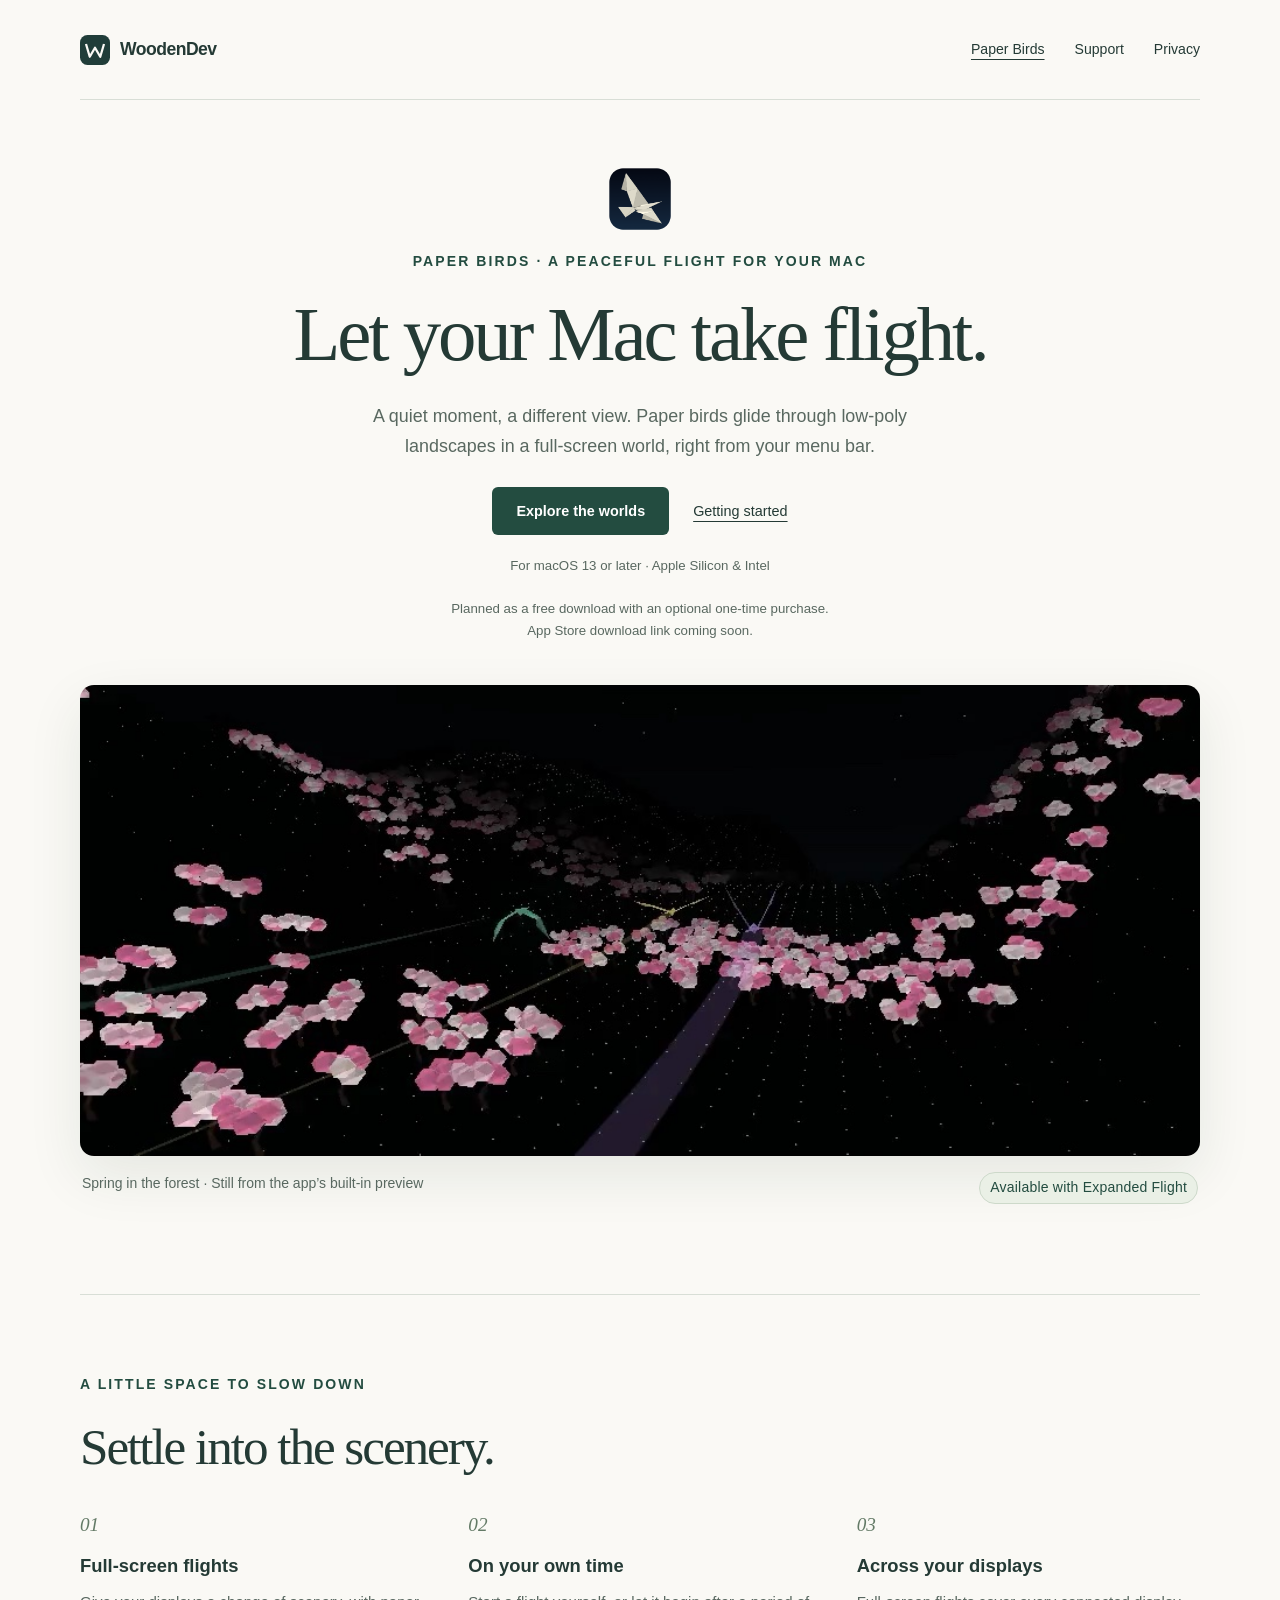
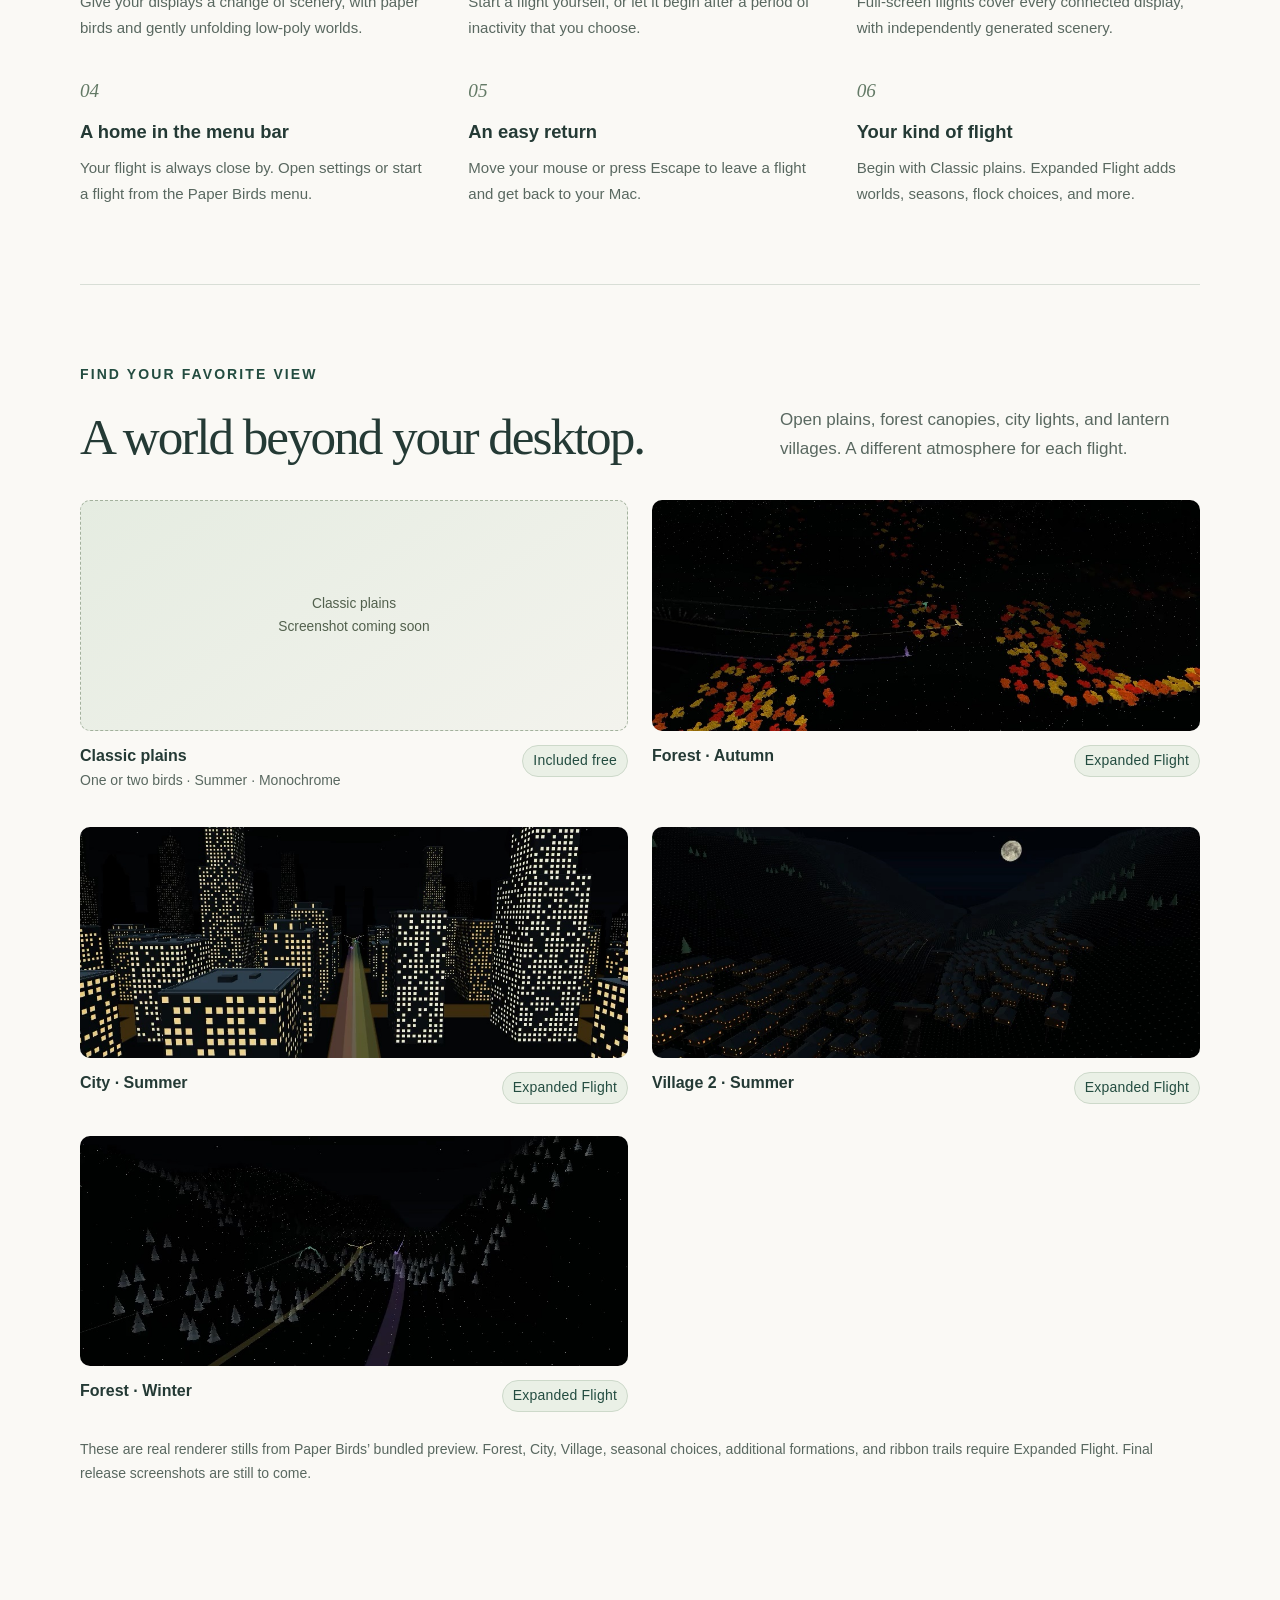
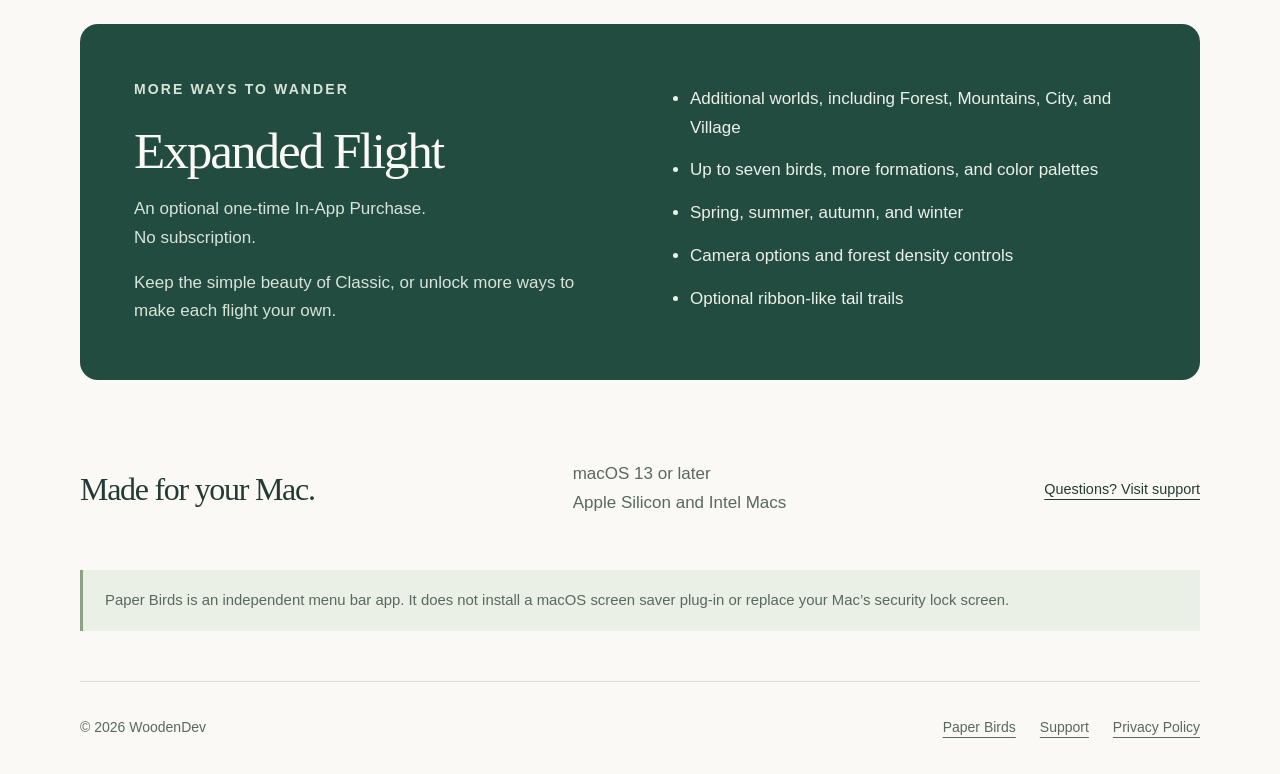
==== paperbirds/index.html @ 09bf58b8 "initial commit" ====
<!doctype html>
<html lang="en"><head><meta charset="utf-8"><meta name="viewport" content="width=device-width, initial-scale=1">
<title>Paper Birds — A Peaceful Flight for Your Mac</title><meta name="description" content="A peaceful macOS menu bar app. Watch paper birds fly through low-poly landscapes, with optional automatic flights and Expanded Flight.">
<meta property="og:title" content="Paper Birds — A Peaceful Flight for Your Mac"><meta property="og:description" content="A peaceful macOS menu bar app. Watch paper birds fly through low-poly landscapes, with optional automatic flights and Expanded Flight."><meta property="og:type" content="website"><meta name="theme-color" content="#234c40">
<!-- TODO: Add canonical, og:url and absolute og:image after GitHub confirms the published Pages URL. -->
<link rel="icon" href="../paperbirds/images/app-icon.png"><link rel="stylesheet" href="../css/style.css"></head>
<body><a class="skip" href="#main">Skip to content</a><header class="site-header wrap"><a class="brand" href="../"><img src="../images/favicon.svg" width="30" height="30" alt="">WoodenDev</a><nav class="site-nav" aria-label="Main navigation"><a href="../paperbirds/" aria-current="page">Paper Birds</a><a href="../paperbirds/support/">Support</a><a href="../paperbirds/privacy/">Privacy</a></nav></header>
<main id="main" class="wrap">
<section class="hero"><img class="app-icon" src="images/app-icon.png" width="256" height="256" alt=""><span class="eyebrow">Paper Birds · A peaceful flight for your Mac</span><h1>Let your Mac take flight.</h1><p>A quiet moment, a different view. Paper birds glide through low-poly landscapes in a full-screen world, right from your menu bar.</p><div class="hero-actions"><a class="button" href="#worlds">Explore the worlds</a><a href="support/">Getting started</a></div><p class="availability">For macOS 13 or later · Apple Silicon &amp; Intel</p><!-- TODO: Add verified App Store download link after release. --><p class="availability">Planned as a free download with an optional one-time purchase.<br>App Store download link coming soon.</p></section>
<figure class="showcase"><img src="images/hero.jpg" width="960" height="404" alt="Paper birds with colorful trails over a lake surrounded by low-poly spring trees" fetchpriority="high"><figcaption><span>Spring in the forest · Still from the app’s built-in preview</span><span class="badge">Available with Expanded Flight</span></figcaption></figure>
<section class="section"><span class="eyebrow">A little space to slow down</span><h2>Settle into the scenery.</h2><div class="features"><article><span class="feature-number">01</span><h3>Full-screen flights</h3><p>Give your displays a change of scenery, with paper birds and gently unfolding low-poly worlds.</p></article><article><span class="feature-number">02</span><h3>On your own time</h3><p>Start a flight yourself, or let it begin after a period of inactivity that you choose.</p></article><article><span class="feature-number">03</span><h3>Across your displays</h3><p>Full-screen flights cover every connected display, with independently generated scenery.</p></article><article><span class="feature-number">04</span><h3>A home in the menu bar</h3><p>Your flight is always close by. Open settings or start a flight from the Paper Birds menu.</p></article><article><span class="feature-number">05</span><h3>An easy return</h3><p>Move your mouse or press Escape to leave a flight and get back to your Mac.</p></article><article><span class="feature-number">06</span><h3>Your kind of flight</h3><p>Begin with Classic plains. Expanded Flight adds worlds, seasons, flock choices, and more.</p></article></div></section>
<section class="section" id="worlds"><div class="section-head"><div><span class="eyebrow">Find your favorite view</span><h2>A world beyond your desktop.</h2></div><p>Open plains, forest canopies, city lights, and lantern villages. A different atmosphere for each flight.</p></div><div class="gallery"><figure><div class="placeholder" role="img" aria-label="Classic plains screenshot not yet available">Classic plains<br>Screenshot coming soon</div><figcaption><div><h3>Classic plains</h3><small>One or two birds · Summer · Monochrome</small></div><span class="badge">Included free</span></figcaption></figure><figure><img src="images/forest.jpg" width="960" height="404" loading="lazy" alt="Paper birds with ribbon trails flying through an autumn forest"><figcaption><h3>Forest · Autumn</h3><span class="badge">Expanded Flight</span></figcaption></figure><figure><img src="images/city.jpg" width="960" height="404" loading="lazy" alt="Paper birds flying between illuminated low-poly city buildings"><figcaption><h3>City · Summer</h3><span class="badge">Expanded Flight</span></figcaption></figure><figure><img src="images/village.jpg" width="960" height="404" loading="lazy" alt="Paper birds above a lantern-lit village at night"><figcaption><h3>Village 2 · Summer</h3><span class="badge">Expanded Flight</span></figcaption></figure><figure><img src="images/winter.jpg" width="960" height="404" loading="lazy" alt="Paper birds flying over snow-covered trees"><figcaption><h3>Forest · Winter</h3><span class="badge">Expanded Flight</span></figcaption></figure></div><p class="gallery-note">These are real renderer stills from Paper Birds’ bundled preview. Forest, City, Village, seasonal choices, additional formations, and ribbon trails require Expanded Flight. Final release screenshots are still to come.</p></section>
<section class="expanded" id="expanded"><div><span class="eyebrow">More ways to wander</span><h2>Expanded Flight</h2><p>An optional one-time In-App Purchase.<br>No subscription.</p><p>Keep the simple beauty of Classic, or unlock more ways to make each flight your own.</p></div><ul><li>Additional worlds, including Forest, Mountains, City, and Village</li><li>Up to seven birds, more formations, and color palettes</li><li>Spring, summer, autumn, and winter</li><li>Camera options and forest density controls</li><li>Optional ribbon-like tail trails</li></ul></section>
<section class="requirements"><h2>Made for your Mac.</h2><p>macOS 13 or later<br>Apple Silicon and Intel Macs</p><a class="text-link" href="support/">Questions? Visit support</a></section>
<p class="notice">Paper Birds is an independent menu bar app. It does not install a macOS screen saver plug-in or replace your Mac’s security lock screen.</p></main>
<footer class="site-footer wrap"><span>© 2026 WoodenDev</span><div class="footer-links"><a href="../paperbirds/">Paper Birds</a><a href="../paperbirds/support/">Support</a><a href="../paperbirds/privacy/">Privacy Policy</a></div></footer></body></html>
---- css/style.css ----
:root{--paper:#faf9f5;--ink:#243a35;--muted:#596860;--line:#d8ded6;--green:#234c40;--soft:#eaf0e6;--serif:Georgia,'Times New Roman',serif}
*{box-sizing:border-box}html{scroll-behavior:smooth;scroll-padding-top:2rem}body{margin:0;background:var(--paper);color:var(--ink);font:17px/1.7 -apple-system,BlinkMacSystemFont,'Segoe UI',sans-serif}a{color:inherit;text-underline-offset:5px}a:hover{color:#427353}a:focus-visible{outline:3px solid #916526;outline-offset:6px}img{max-width:100%;height:auto;display:block}h1,h2,h3,p,figure{margin:0}h1,h2{font-family:var(--serif);font-weight:400;line-height:1.08;letter-spacing:-.04em}h1{font-size:clamp(3rem,6vw,5.6rem)}h2{font-size:clamp(2.2rem,4vw,3.4rem)}h3{font-size:1.15rem;line-height:1.35;font-weight:600}p{margin-top:1rem}p,.muted{color:var(--muted)}.wrap{width:min(1120px,calc(100% - 64px));margin-inline:auto}.skip{position:absolute;left:1rem;top:-100px;padding:8px 15px;background:white;z-index:10}.skip:focus{top:1rem}.site-header{display:flex;align-items:center;justify-content:space-between;gap:28px;min-height:100px;border-bottom:1px solid var(--line)}.brand{display:inline-flex;align-items:center;gap:10px;text-decoration:none;font-weight:650;font-size:1.1rem;letter-spacing:-.03em}.brand img{width:30px;height:30px}.site-nav{display:flex;align-items:center;gap:30px;font-size:.88rem}.site-nav a{text-decoration:none}.site-nav a[aria-current=page]{text-decoration:underline}.eyebrow{display:block;font-size:.76rem;font-weight:600;letter-spacing:.15em;text-transform:uppercase;color:var(--green);margin-bottom:22px}.intro{padding:100px 0 88px;max-width:790px}.intro p{max-width:560px;font-size:1.15rem}.section{padding:78px 0;border-top:1px solid var(--line)}.section-head{display:flex;justify-content:space-between;align-items:end;gap:30px;margin-bottom:36px}.section-head p{max-width:420px}.product-card{display:grid;grid-template-columns:1.1fr 1fr;border:1px solid var(--line);border-radius:18px;overflow:hidden;background:#fff}.product-info{padding:48px;display:flex;flex-direction:column;align-items:start;justify-content:center}.app-icon{width:64px;height:64px;margin-bottom:25px;border-radius:14px}.product-info h3{font-family:var(--serif);font-size:2.7rem;font-weight:400}.button{display:inline-flex;align-items:center;justify-content:center;padding:12px 24px;margin-top:25px;border-radius:6px;background:var(--green);color:white;text-decoration:none;font-size:.9rem;font-weight:550}.button:hover{background:#32604d;color:white}.product-art{background:#e5eadf;display:flex;flex-direction:column;justify-content:center;padding:22px}.product-art img{width:100%;border-radius:10px}.product-art figcaption{font-size:.76rem;text-align:center;margin-top:10px;color:#485d50}.site-footer{padding:34px 0;display:flex;align-items:center;justify-content:space-between;flex-wrap:wrap;gap:20px;border-top:1px solid var(--line);margin-top:50px;font-size:.82rem;color:var(--muted)}.footer-links{display:flex;gap:24px}.hero{text-align:center;padding:64px 0 42px}.hero .app-icon{margin:0 auto 16px;width:70px;height:70px}.hero .eyebrow{margin-bottom:20px}.hero p{max-width:595px;margin:24px auto 0;font-size:1.12rem}.hero .availability{font-size:.83rem;margin-top:20px}.hero-actions{display:flex;justify-content:center;align-items:center;gap:24px}.hero-actions>a:not(.button){margin-top:25px;font-size:.9rem}.showcase{margin-bottom:74px}.showcase img{width:100%;border-radius:14px;box-shadow:0 20px 55px #1b362017}.showcase figcaption{display:flex;justify-content:space-between;gap:20px;padding:16px 2px;font-size:.78rem;color:var(--muted)}.badge{display:inline-block;background:var(--soft);border:1px solid #cdd9ca;border-radius:20px;padding:3px 10px;font-size:.72rem;letter-spacing:.015em;color:var(--green)}.features{display:grid;grid-template-columns:repeat(3,1fr);gap:40px 45px;margin-top:40px}.feature-number{font:italic 1.2rem var(--serif);color:#637a66;display:block;margin-bottom:18px}.features p{font-size:.94rem;margin-top:10px}.gallery{display:grid;grid-template-columns:1fr 1fr;gap:32px 24px}.gallery img,.placeholder{width:100%;aspect-ratio:960/404;object-fit:cover;border-radius:10px}.gallery figcaption{margin-top:14px;display:flex;justify-content:space-between;align-items:start;gap:12px}.gallery h3{font-size:1rem}.gallery small{color:var(--muted);font-size:.78rem}.placeholder{background:linear-gradient(145deg,#e5ece1,#f3f3ed);border:1px dashed #a3b19d;display:flex;align-items:center;justify-content:center;text-align:center;color:#52604d;font-size:.86rem;padding:20px}.gallery-note{font-size:.83rem;margin-top:26px}.expanded{background:var(--green);color:var(--paper);border-radius:18px;padding:54px;display:grid;grid-template-columns:1fr 1fr;gap:60px;margin:60px 0}.expanded p,.expanded .eyebrow{color:#d8e4d9}.expanded ul{padding-left:20px;margin:0}.expanded li{padding:7px 0;color:#edf0e8}.requirements{display:flex;align-items:center;justify-content:space-between;gap:36px;padding:20px 0 36px}.requirements h2{font-size:2rem}.requirements p{margin:0}.document-heading{padding:64px 0 42px;max-width:840px}.document-heading h1{font-size:clamp(2.7rem,5vw,4.2rem)}.document-layout{display:grid;grid-template-columns:210px minmax(0,720px);gap:64px;align-items:start}.contents{position:sticky;top:24px;font-size:.86rem;display:flex;flex-direction:column;gap:13px;border-left:1px solid var(--line);padding-left:22px}.contents a{text-decoration:none}.prose section{padding:0 0 32px;margin-bottom:30px;border-bottom:1px solid var(--line);scroll-margin-top:35px}.prose h2{font:400 1.85rem/1.2 var(--serif);letter-spacing:-.02em}.prose h3{margin-top:22px}.prose ul,.prose ol{padding-left:24px;color:var(--muted)}.prose li{margin:8px 0}.notice{background:var(--soft);border-left:3px solid #8da283;padding:18px 22px;font-size:.93rem}.notice p:first-child{margin:0}kbd{font:inherit;background:#edf0e8;border:1px solid #cdd5c8;border-radius:4px;padding:0 6px}.text-link{font-size:.9rem}
@media(max-width:760px){.wrap{width:calc(100% - 36px)}.site-header{min-height:86px;gap:16px;flex-wrap:wrap;padding:20px 0}.site-nav{gap:18px;flex-wrap:wrap}.intro{padding:65px 0}.section{padding:50px 0}.section-head{display:block}.product-card,.expanded{grid-template-columns:1fr}.product-info{padding:30px}.product-art{padding:18px}.features{grid-template-columns:1fr 1fr;gap:32px 24px}.expanded{padding:30px;gap:28px}.document-layout{grid-template-columns:1fr;gap:36px}.contents{position:static;flex-direction:row;flex-wrap:wrap;gap:10px 20px}.requirements{display:block}.requirements p{margin-top:20px}.showcase figcaption{flex-direction:column;gap:8px}.gallery figcaption{display:block}.gallery .badge{margin-top:7px}.hero{padding-top:42px}.hero h1{font-size:clamp(2.8rem,10vw,4.5rem)}}
@media(max-width:480px){.gallery,.features{grid-template-columns:1fr}.hero-actions{gap:15px}.site-nav{font-size:.83rem}.document-heading{padding-top:44px}.site-footer{align-items:start;flex-direction:column}}
@media(prefers-reduced-motion:reduce){html{scroll-behavior:auto}}

/* Keep labels legible at small viewport sizes. */
.eyebrow,.badge,.gallery small,.gallery-note,.showcase figcaption,.product-art figcaption,.site-footer{font-size:.875rem}
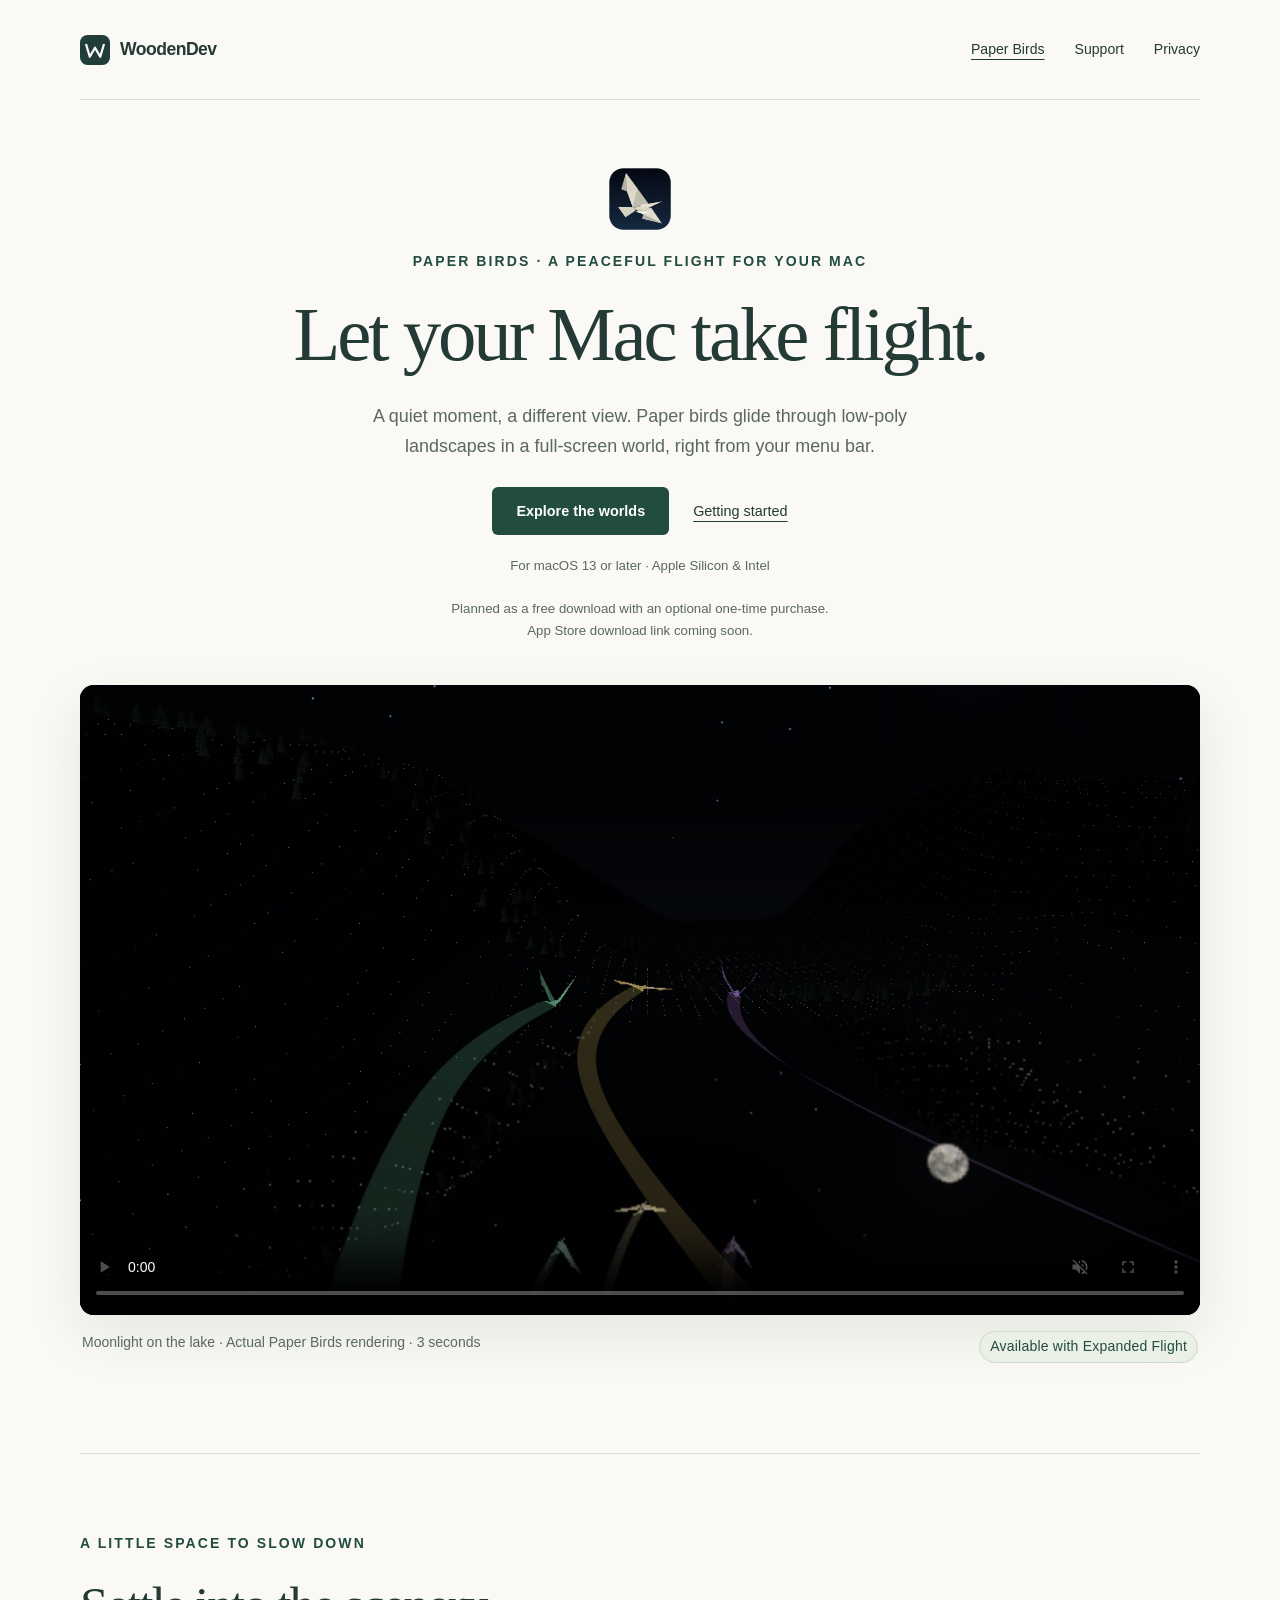
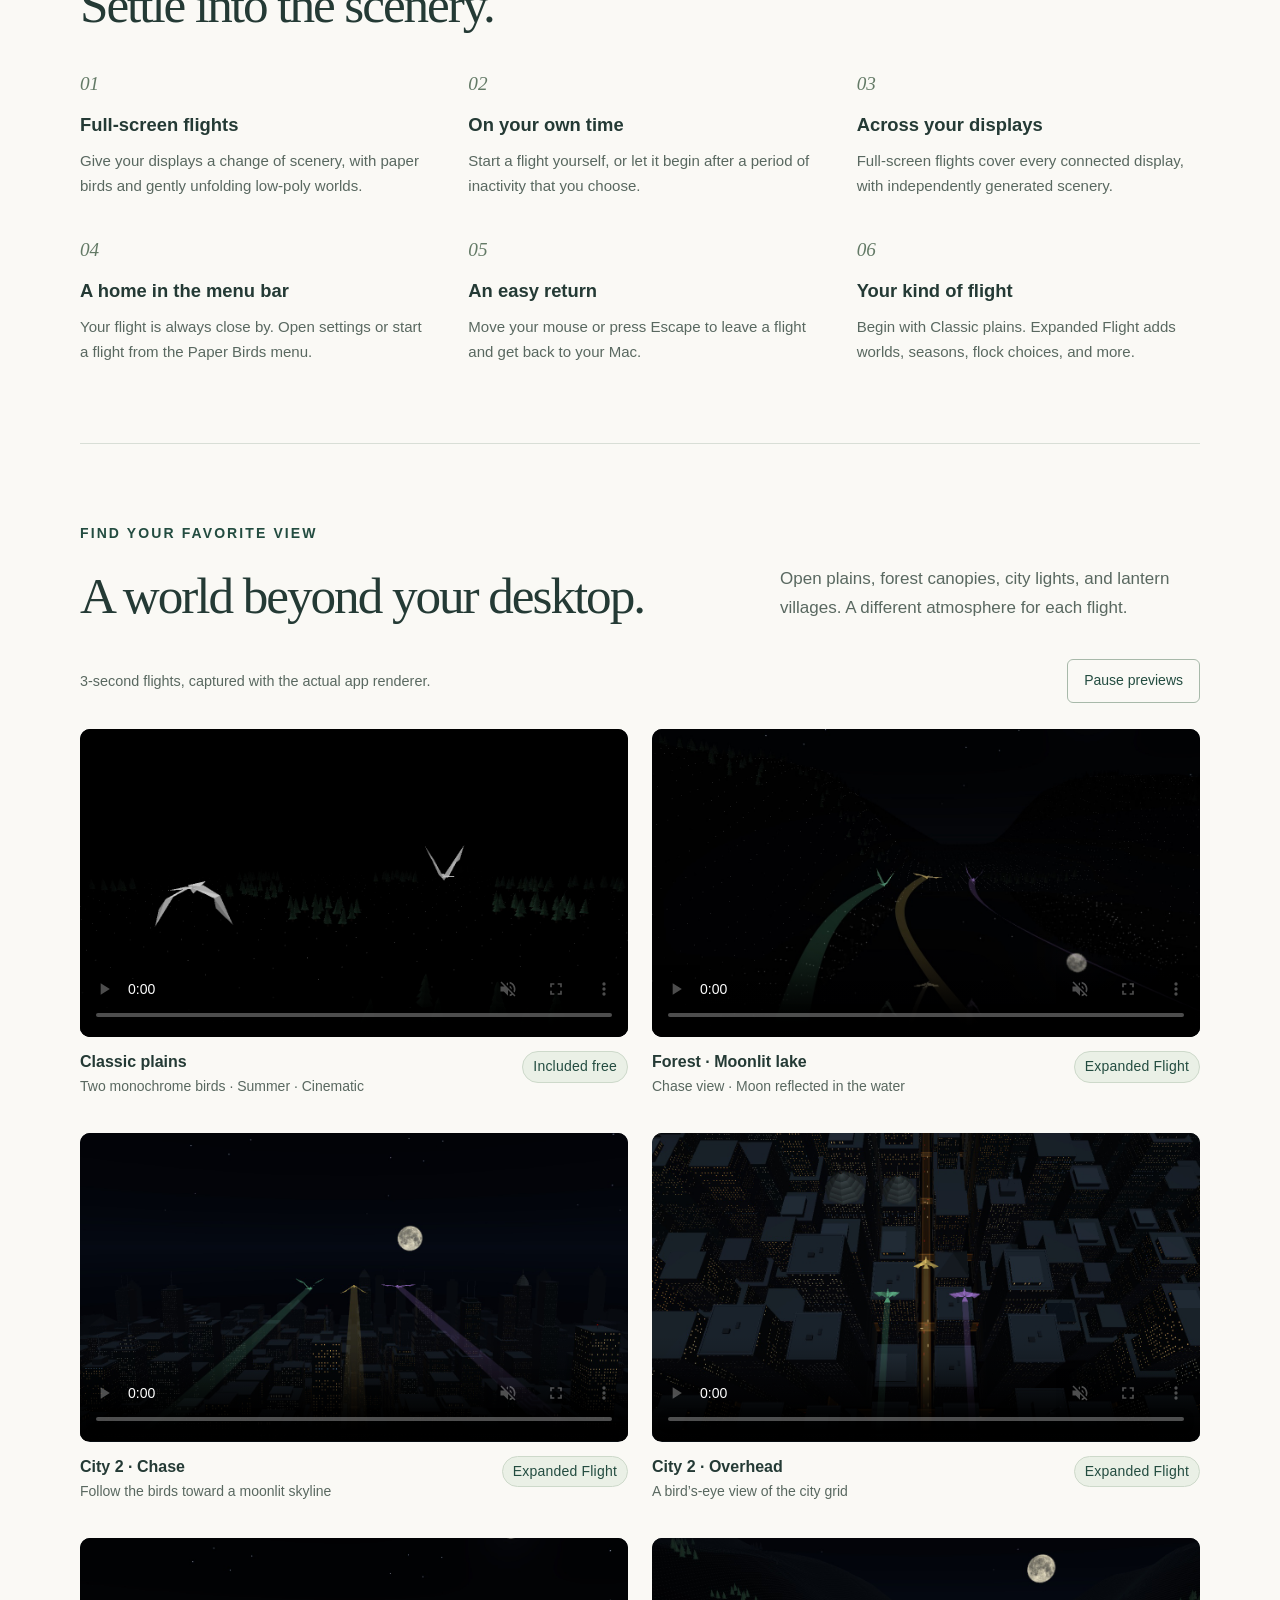
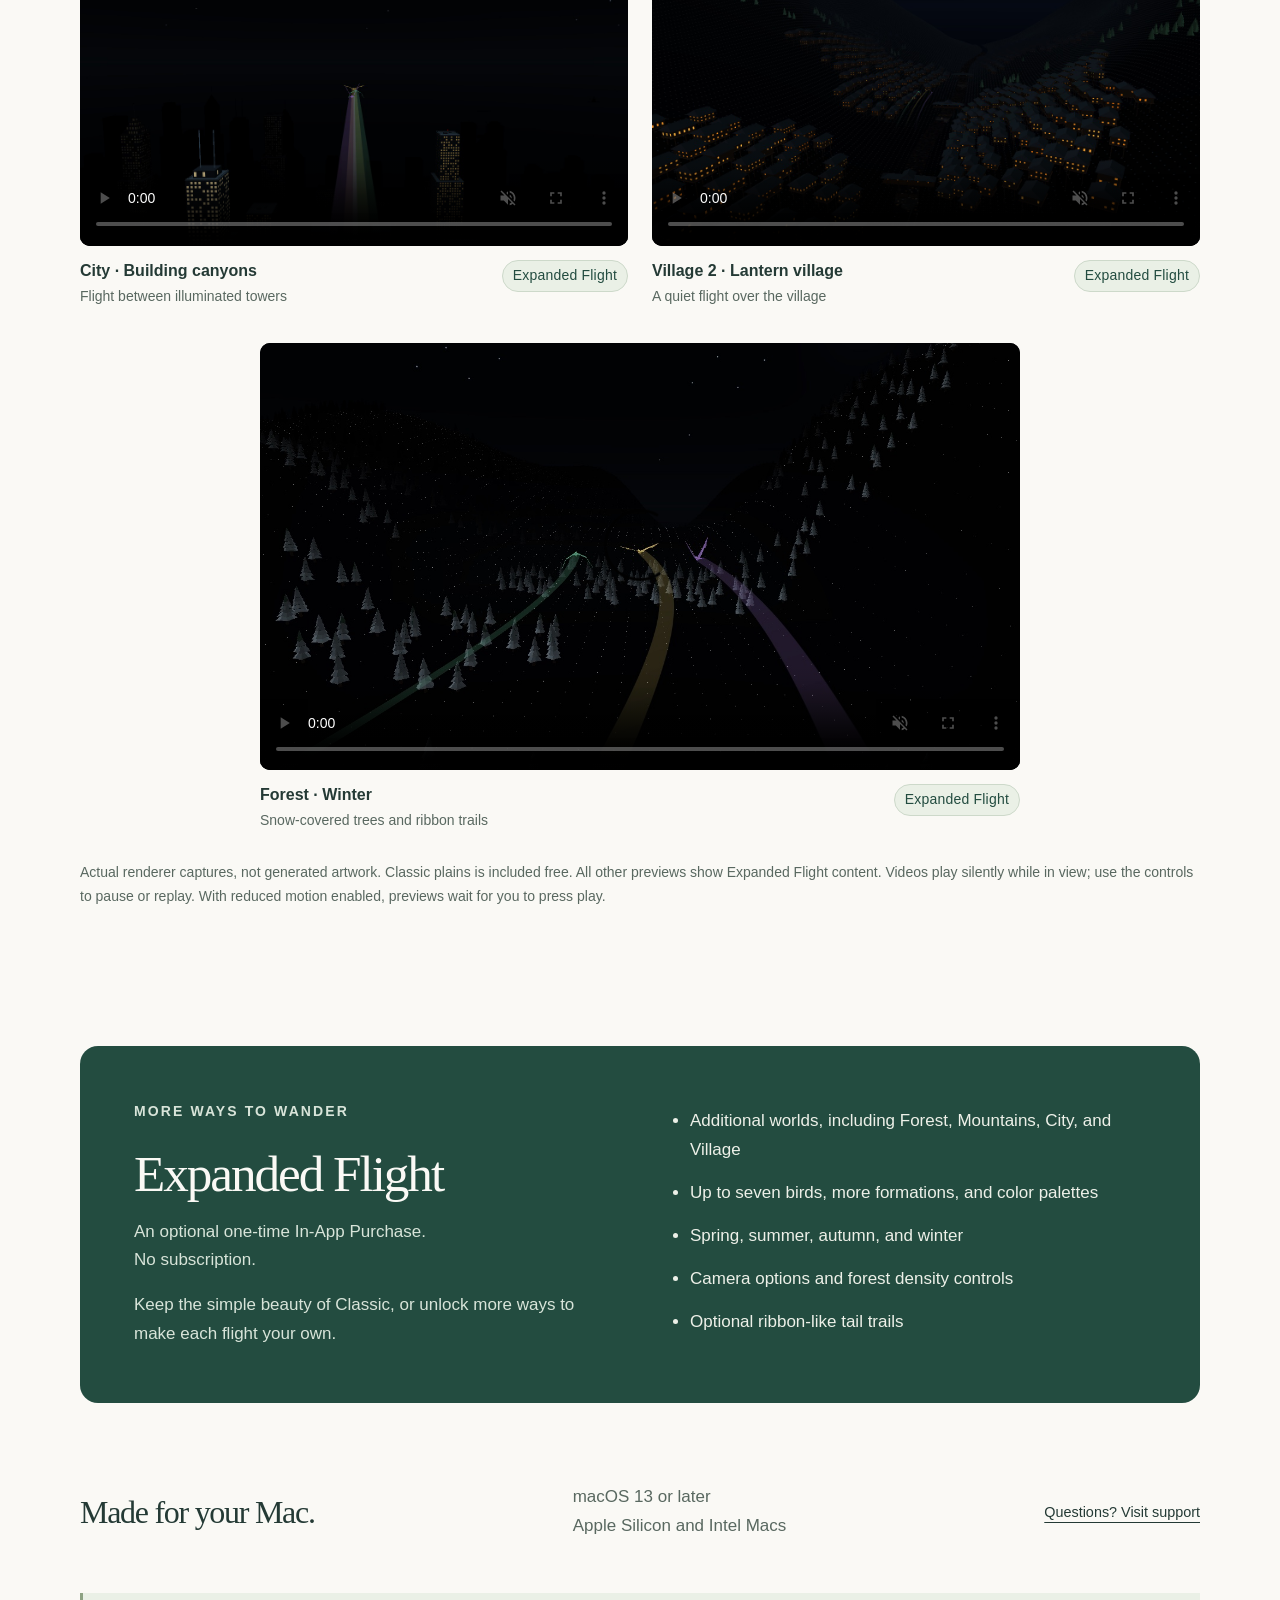
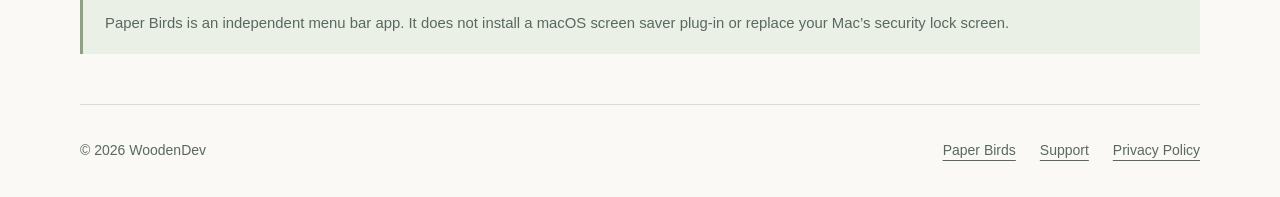
==== commit da77971f: "modify screenshots" ====
--- a/paperbirds/index.html
+++ b/paperbirds/index.html
@@ -7,10 +7,10 @@
 <body><a class="skip" href="#main">Skip to content</a><header class="site-header wrap"><a class="brand" href="../"><img src="../images/favicon.svg" width="30" height="30" alt="">WoodenDev</a><nav class="site-nav" aria-label="Main navigation"><a href="../paperbirds/" aria-current="page">Paper Birds</a><a href="../paperbirds/support/">Support</a><a href="../paperbirds/privacy/">Privacy</a></nav></header>
 <main id="main" class="wrap">
 <section class="hero"><img class="app-icon" src="images/app-icon.png" width="256" height="256" alt=""><span class="eyebrow">Paper Birds · A peaceful flight for your Mac</span><h1>Let your Mac take flight.</h1><p>A quiet moment, a different view. Paper birds glide through low-poly landscapes in a full-screen world, right from your menu bar.</p><div class="hero-actions"><a class="button" href="#worlds">Explore the worlds</a><a href="support/">Getting started</a></div><p class="availability">For macOS 13 or later · Apple Silicon &amp; Intel</p><!-- TODO: Add verified App Store download link after release. --><p class="availability">Planned as a free download with an optional one-time purchase.<br>App Store download link coming soon.</p></section>
-<figure class="showcase"><img src="images/hero.jpg" width="960" height="404" alt="Paper birds with colorful trails over a lake surrounded by low-poly spring trees" fetchpriority="high"><figcaption><span>Spring in the forest · Still from the app’s built-in preview</span><span class="badge">Available with Expanded Flight</span></figcaption></figure>
+<figure class="showcase"><video class="flight-video" controls muted loop playsinline preload="none" poster="images/forest.jpg" width="1280" height="720" aria-label="Forest moonlit lake flight preview"><source src="videos/forest.mp4" type="video/mp4"><a href="videos/forest.mp4">Watch the Forest moonlit lake flight preview</a></video><figcaption><span>Moonlight on the lake · Actual Paper Birds rendering · 3 seconds</span><span class="badge">Available with Expanded Flight</span></figcaption></figure>
 <section class="section"><span class="eyebrow">A little space to slow down</span><h2>Settle into the scenery.</h2><div class="features"><article><span class="feature-number">01</span><h3>Full-screen flights</h3><p>Give your displays a change of scenery, with paper birds and gently unfolding low-poly worlds.</p></article><article><span class="feature-number">02</span><h3>On your own time</h3><p>Start a flight yourself, or let it begin after a period of inactivity that you choose.</p></article><article><span class="feature-number">03</span><h3>Across your displays</h3><p>Full-screen flights cover every connected display, with independently generated scenery.</p></article><article><span class="feature-number">04</span><h3>A home in the menu bar</h3><p>Your flight is always close by. Open settings or start a flight from the Paper Birds menu.</p></article><article><span class="feature-number">05</span><h3>An easy return</h3><p>Move your mouse or press Escape to leave a flight and get back to your Mac.</p></article><article><span class="feature-number">06</span><h3>Your kind of flight</h3><p>Begin with Classic plains. Expanded Flight adds worlds, seasons, flock choices, and more.</p></article></div></section>
-<section class="section" id="worlds"><div class="section-head"><div><span class="eyebrow">Find your favorite view</span><h2>A world beyond your desktop.</h2></div><p>Open plains, forest canopies, city lights, and lantern villages. A different atmosphere for each flight.</p></div><div class="gallery"><figure><div class="placeholder" role="img" aria-label="Classic plains screenshot not yet available">Classic plains<br>Screenshot coming soon</div><figcaption><div><h3>Classic plains</h3><small>One or two birds · Summer · Monochrome</small></div><span class="badge">Included free</span></figcaption></figure><figure><img src="images/forest.jpg" width="960" height="404" loading="lazy" alt="Paper birds with ribbon trails flying through an autumn forest"><figcaption><h3>Forest · Autumn</h3><span class="badge">Expanded Flight</span></figcaption></figure><figure><img src="images/city.jpg" width="960" height="404" loading="lazy" alt="Paper birds flying between illuminated low-poly city buildings"><figcaption><h3>City · Summer</h3><span class="badge">Expanded Flight</span></figcaption></figure><figure><img src="images/village.jpg" width="960" height="404" loading="lazy" alt="Paper birds above a lantern-lit village at night"><figcaption><h3>Village 2 · Summer</h3><span class="badge">Expanded Flight</span></figcaption></figure><figure><img src="images/winter.jpg" width="960" height="404" loading="lazy" alt="Paper birds flying over snow-covered trees"><figcaption><h3>Forest · Winter</h3><span class="badge">Expanded Flight</span></figcaption></figure></div><p class="gallery-note">These are real renderer stills from Paper Birds’ bundled preview. Forest, City, Village, seasonal choices, additional formations, and ribbon trails require Expanded Flight. Final release screenshots are still to come.</p></section>
+<section class="section" id="worlds"><div class="section-head"><div><span class="eyebrow">Find your favorite view</span><h2>A world beyond your desktop.</h2></div><p>Open plains, forest canopies, city lights, and lantern villages. A different atmosphere for each flight.</p></div><div class="preview-toolbar"><p>3-second flights, captured with the actual app renderer.</p><button class="preview-toggle" type="button" hidden aria-pressed="false">Pause previews</button></div><div class="gallery"><figure><video class="flight-video" controls muted loop playsinline preload="none" poster="images/classic.jpg" width="1280" height="720" aria-label="Classic plains flight preview"><source src="videos/classic.mp4" type="video/mp4"><a href="videos/classic.mp4">Watch the Classic plains flight preview</a></video><figcaption><div><h3>Classic plains</h3><small>Two monochrome birds · Summer · Cinematic</small></div><span class="badge">Included free</span></figcaption></figure><figure><video class="flight-video" controls muted loop playsinline preload="none" poster="images/forest.jpg" width="1280" height="720" aria-label="Forest · Moonlit lake flight preview"><source src="videos/forest.mp4" type="video/mp4"><a href="videos/forest.mp4">Watch the Forest · Moonlit lake flight preview</a></video><figcaption><div><h3>Forest · Moonlit lake</h3><small>Chase view · Moon reflected in the water</small></div><span class="badge">Expanded Flight</span></figcaption></figure><figure><video class="flight-video" controls muted loop playsinline preload="none" poster="images/city2-chase.jpg" width="1280" height="720" aria-label="City 2 · Chase flight preview"><source src="videos/city2-chase.mp4" type="video/mp4"><a href="videos/city2-chase.mp4">Watch the City 2 · Chase flight preview</a></video><figcaption><div><h3>City 2 · Chase</h3><small>Follow the birds toward a moonlit skyline</small></div><span class="badge">Expanded Flight</span></figcaption></figure><figure><video class="flight-video" controls muted loop playsinline preload="none" poster="images/city2-overhead.jpg" width="1280" height="720" aria-label="City 2 · Overhead flight preview"><source src="videos/city2-overhead.mp4" type="video/mp4"><a href="videos/city2-overhead.mp4">Watch the City 2 · Overhead flight preview</a></video><figcaption><div><h3>City 2 · Overhead</h3><small>A bird’s-eye view of the city grid</small></div><span class="badge">Expanded Flight</span></figcaption></figure><figure><video class="flight-video" controls muted loop playsinline preload="none" poster="images/city.jpg" width="1280" height="720" aria-label="City · Building canyons flight preview"><source src="videos/city.mp4" type="video/mp4"><a href="videos/city.mp4">Watch the City · Building canyons flight preview</a></video><figcaption><div><h3>City · Building canyons</h3><small>Flight between illuminated towers</small></div><span class="badge">Expanded Flight</span></figcaption></figure><figure><video class="flight-video" controls muted loop playsinline preload="none" poster="images/village.jpg" width="1280" height="720" aria-label="Village 2 · Lantern village flight preview"><source src="videos/village.mp4" type="video/mp4"><a href="videos/village.mp4">Watch the Village 2 · Lantern village flight preview</a></video><figcaption><div><h3>Village 2 · Lantern village</h3><small>A quiet flight over the village</small></div><span class="badge">Expanded Flight</span></figcaption></figure><figure><video class="flight-video" controls muted loop playsinline preload="none" poster="images/winter.jpg" width="1280" height="720" aria-label="Forest · Winter flight preview"><source src="videos/winter.mp4" type="video/mp4"><a href="videos/winter.mp4">Watch the Forest · Winter flight preview</a></video><figcaption><div><h3>Forest · Winter</h3><small>Snow-covered trees and ribbon trails</small></div><span class="badge">Expanded Flight</span></figcaption></figure></div><p class="gallery-note">Actual renderer captures, not generated artwork. Classic plains is included free. All other previews show Expanded Flight content. Videos play silently while in view; use the controls to pause or replay. With reduced motion enabled, previews wait for you to press play.</p></section>
 <section class="expanded" id="expanded"><div><span class="eyebrow">More ways to wander</span><h2>Expanded Flight</h2><p>An optional one-time In-App Purchase.<br>No subscription.</p><p>Keep the simple beauty of Classic, or unlock more ways to make each flight your own.</p></div><ul><li>Additional worlds, including Forest, Mountains, City, and Village</li><li>Up to seven birds, more formations, and color palettes</li><li>Spring, summer, autumn, and winter</li><li>Camera options and forest density controls</li><li>Optional ribbon-like tail trails</li></ul></section>
 <section class="requirements"><h2>Made for your Mac.</h2><p>macOS 13 or later<br>Apple Silicon and Intel Macs</p><a class="text-link" href="support/">Questions? Visit support</a></section>
 <p class="notice">Paper Birds is an independent menu bar app. It does not install a macOS screen saver plug-in or replace your Mac’s security lock screen.</p></main>
-<footer class="site-footer wrap"><span>© 2026 WoodenDev</span><div class="footer-links"><a href="../paperbirds/">Paper Birds</a><a href="../paperbirds/support/">Support</a><a href="../paperbirds/privacy/">Privacy Policy</a></div></footer></body></html>
+<footer class="site-footer wrap"><span>© 2026 WoodenDev</span><div class="footer-links"><a href="../paperbirds/">Paper Birds</a><a href="../paperbirds/support/">Support</a><a href="../paperbirds/privacy/">Privacy Policy</a></div></footer><script src="../js/previews.js" defer></script></body></html>
--- a/css/style.css
+++ b/css/style.css
@@ -7,3 +7,5 @@
 
 /* Keep labels legible at small viewport sizes. */
 .eyebrow,.badge,.gallery small,.gallery-note,.showcase figcaption,.product-art figcaption,.site-footer{font-size:.875rem}
+
+.flight-video{display:block;width:100%;height:auto;aspect-ratio:16/9;background:#080e13;border-radius:10px;object-fit:contain}.showcase .flight-video{border-radius:14px;box-shadow:0 20px 55px #1b362017}.preview-toolbar{display:flex;align-items:center;justify-content:space-between;gap:20px;margin-bottom:26px}.preview-toolbar p{margin:0;font-size:.9rem}.preview-toggle{font:inherit;font-size:.875rem;color:var(--green);background:transparent;border:1px solid #a8b9aa;border-radius:6px;padding:9px 16px;cursor:pointer;flex-shrink:0}.preview-toggle:hover{background:var(--soft)}.preview-toggle:focus-visible,video:focus-visible{outline:3px solid #916526;outline-offset:5px}.gallery figure:last-child:nth-child(odd){grid-column:1/-1;max-width:760px;width:100%;justify-self:center}@media(max-width:480px){.preview-toolbar{align-items:start;flex-direction:column}}
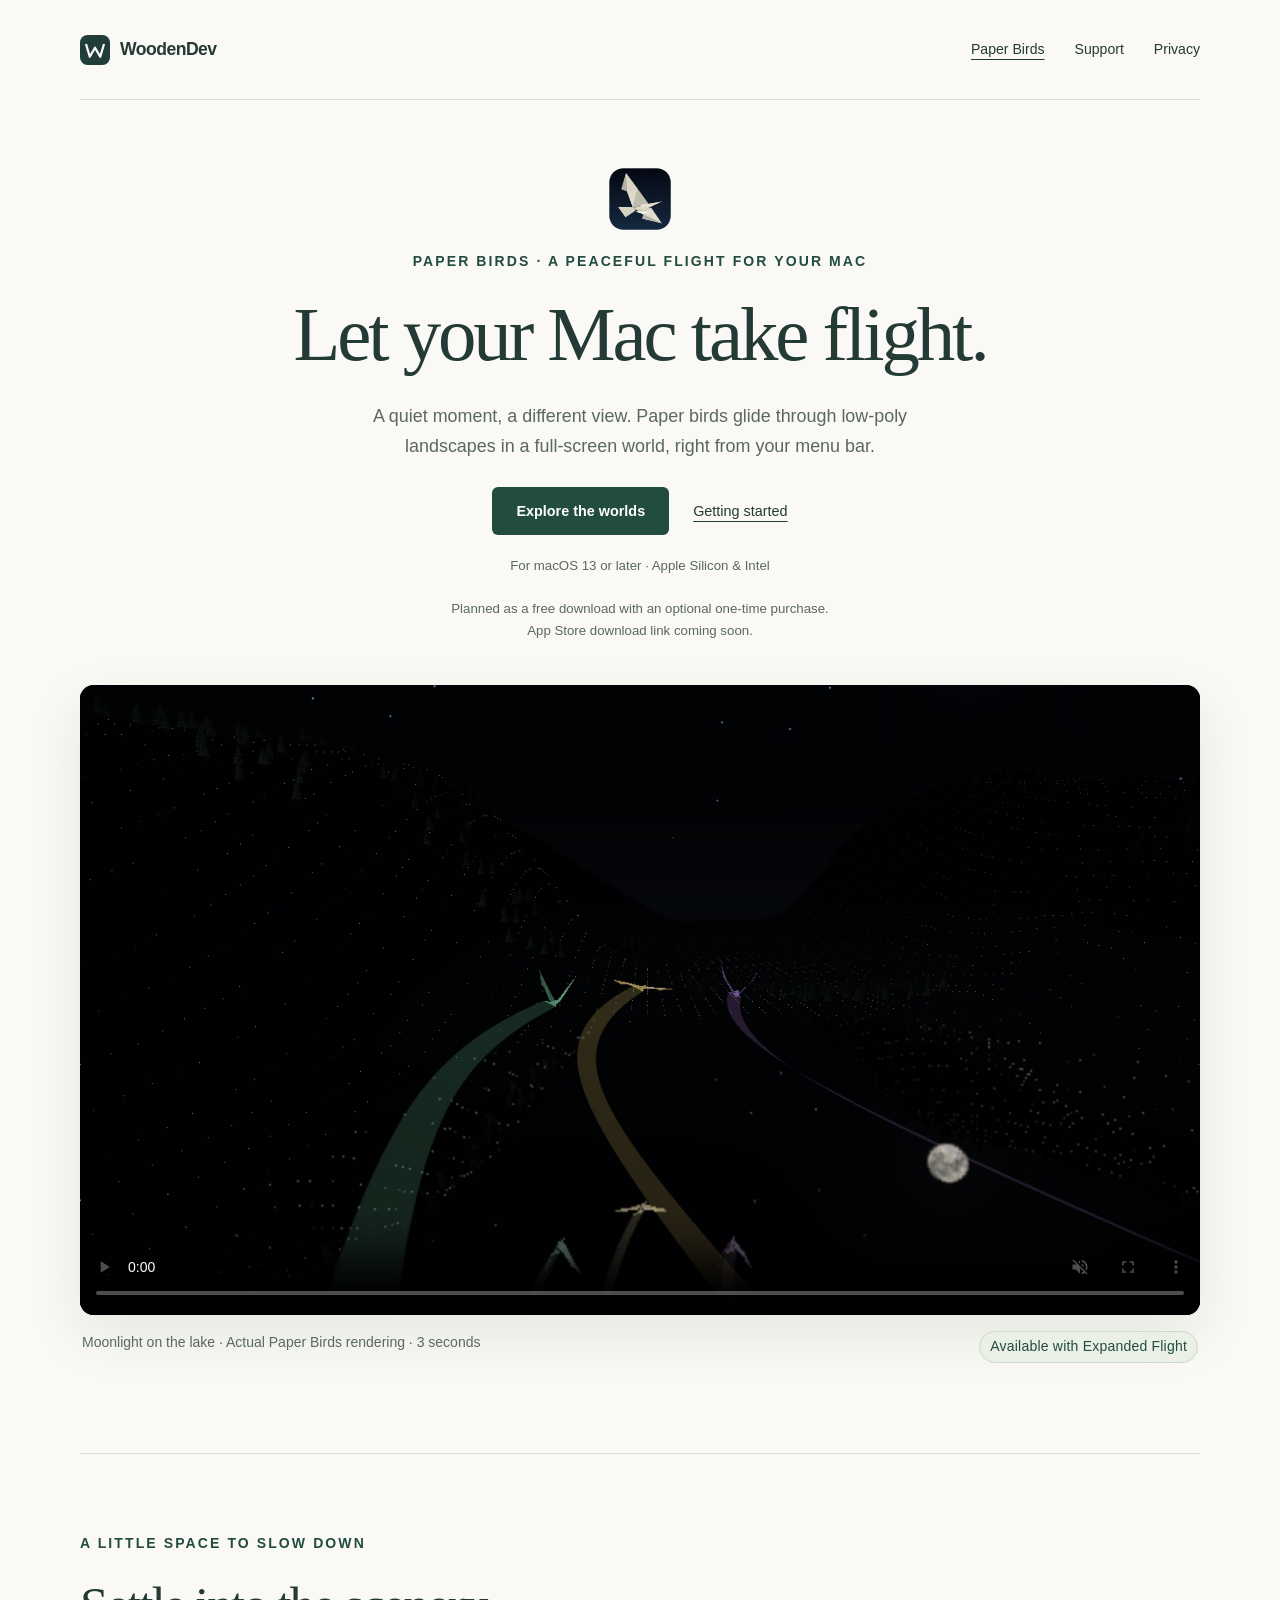
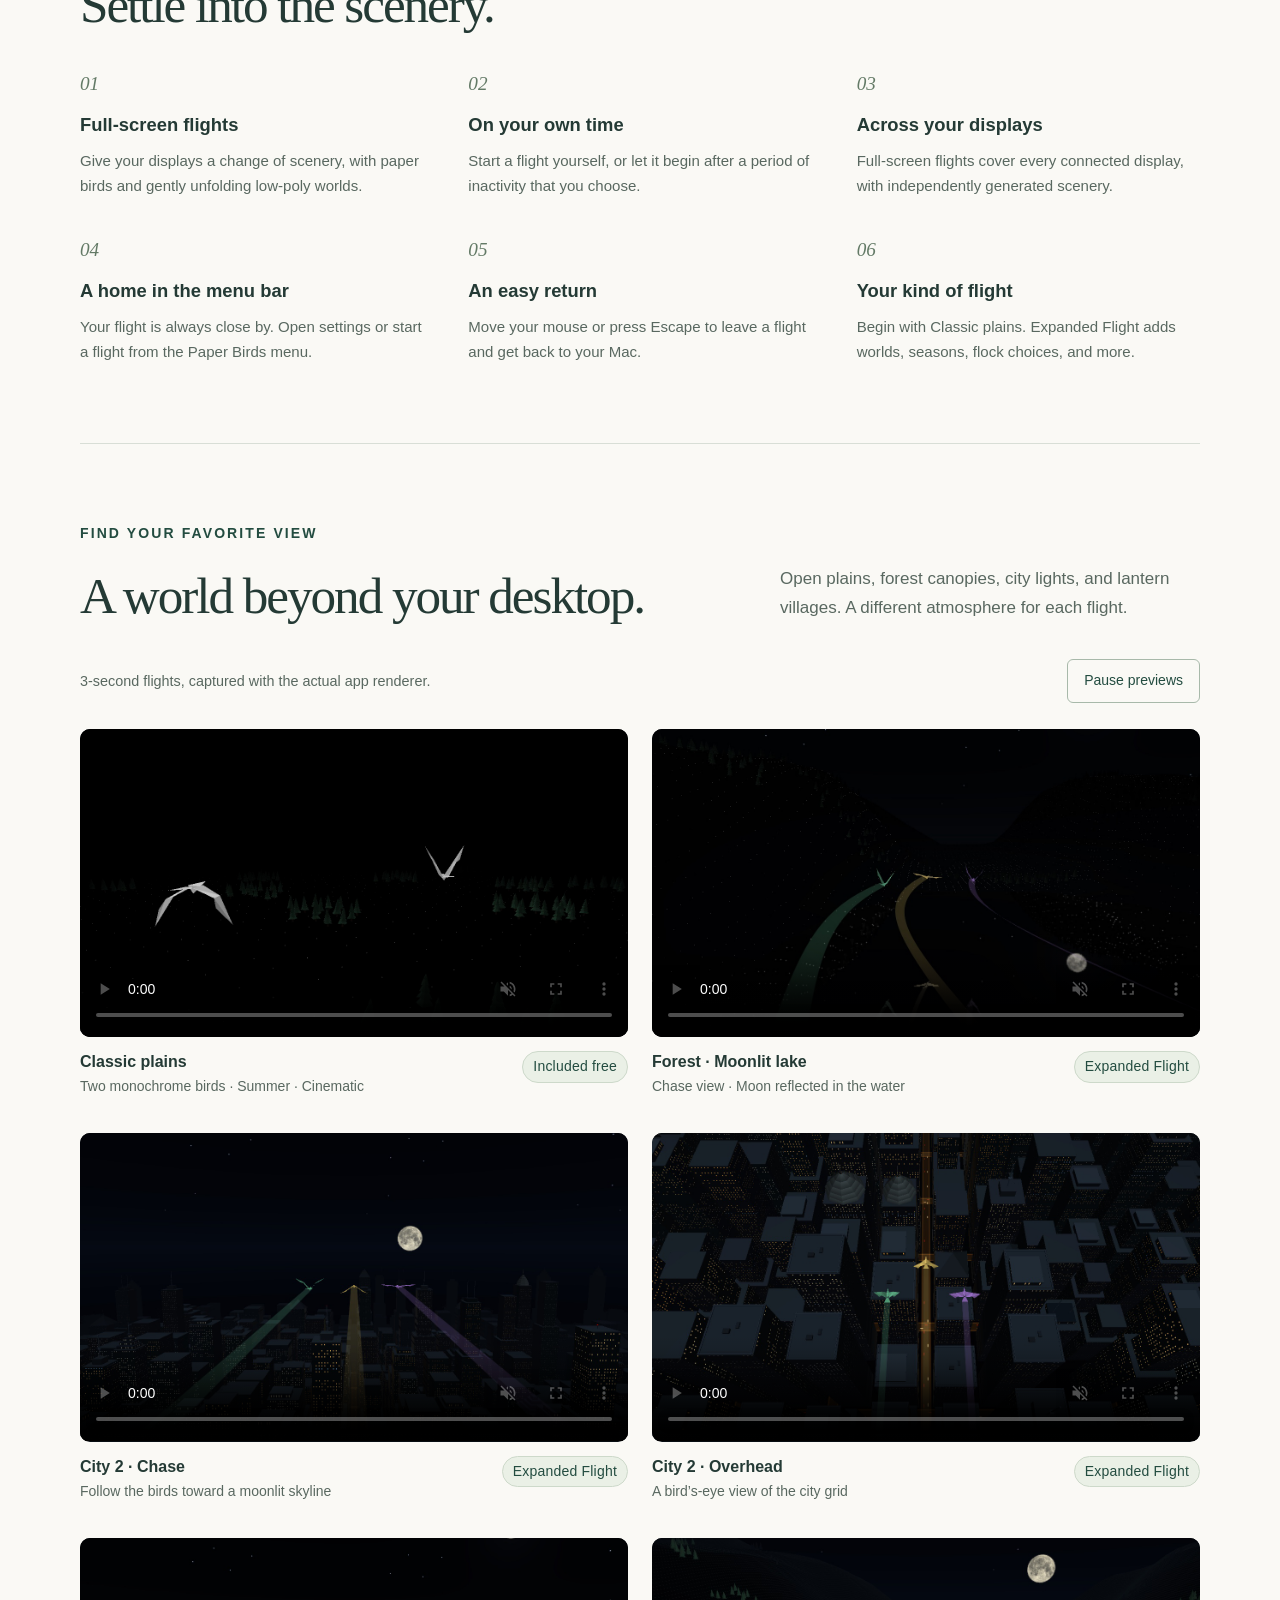
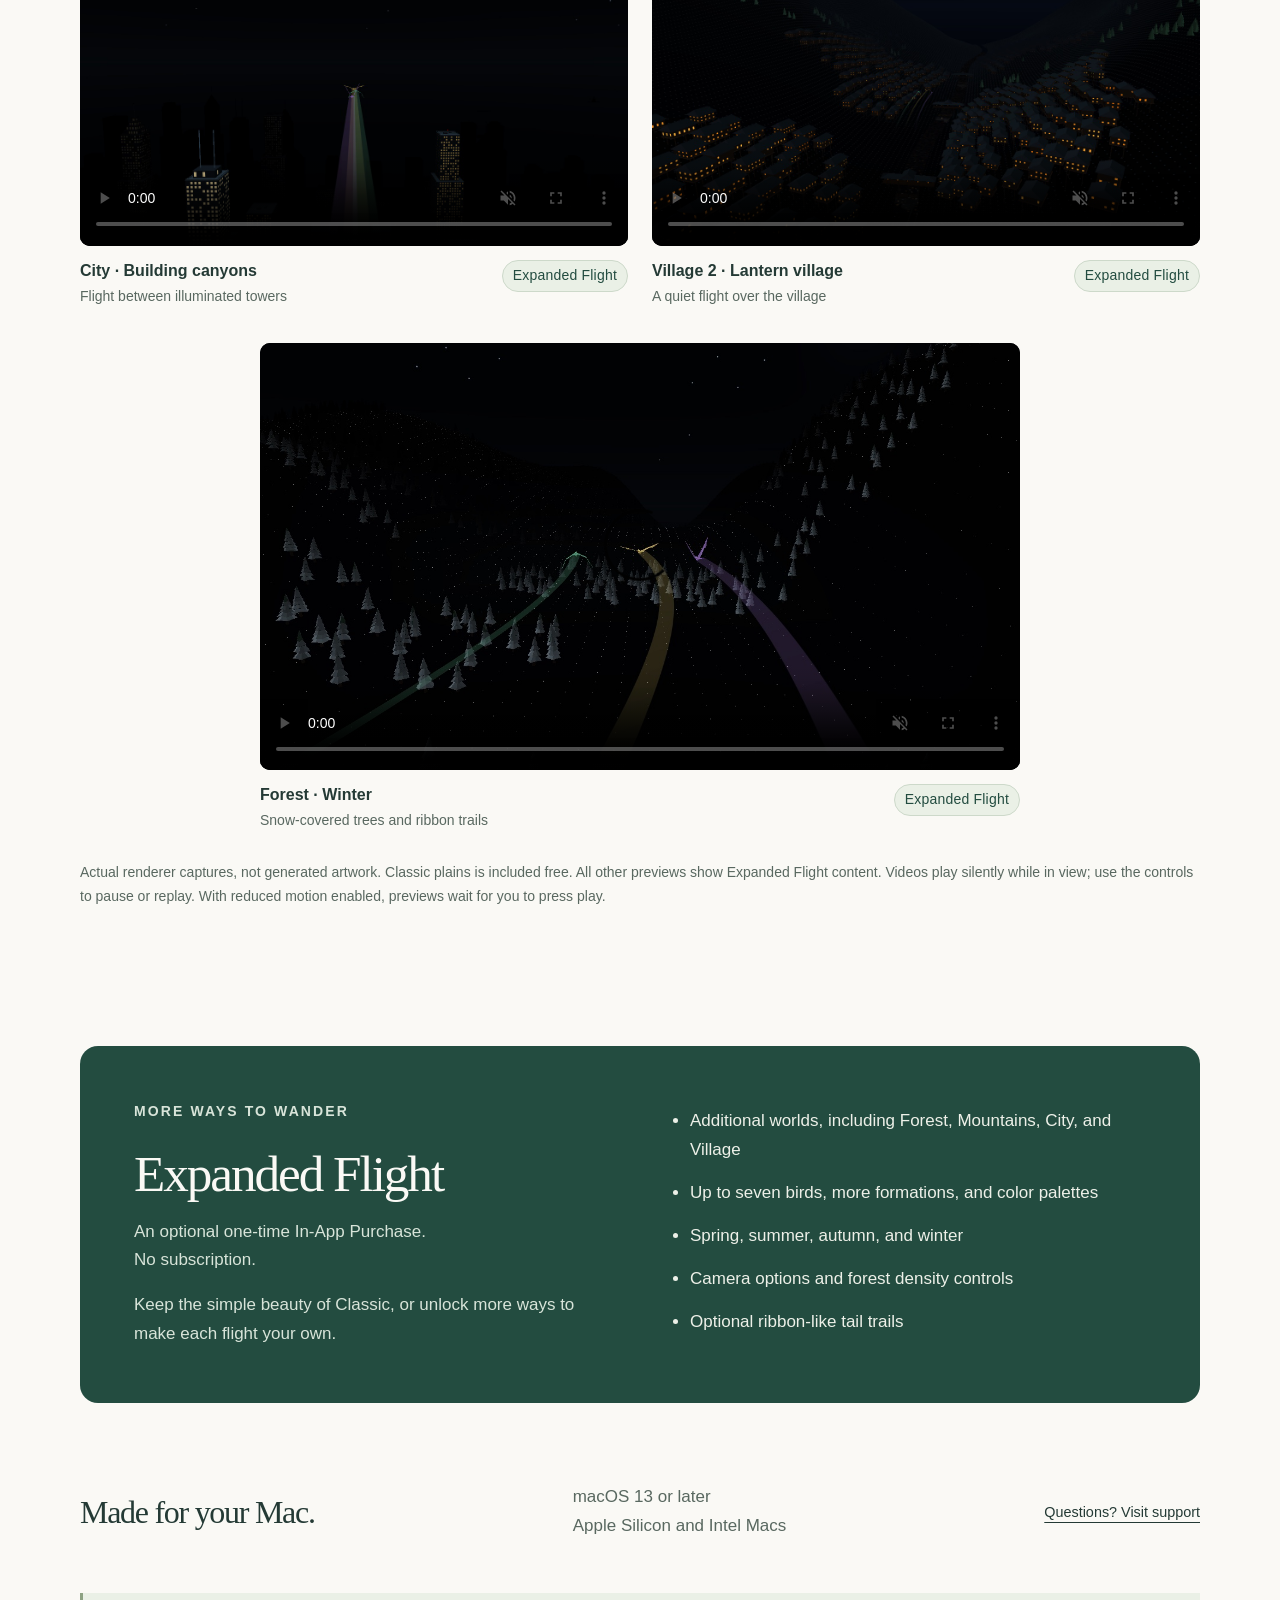
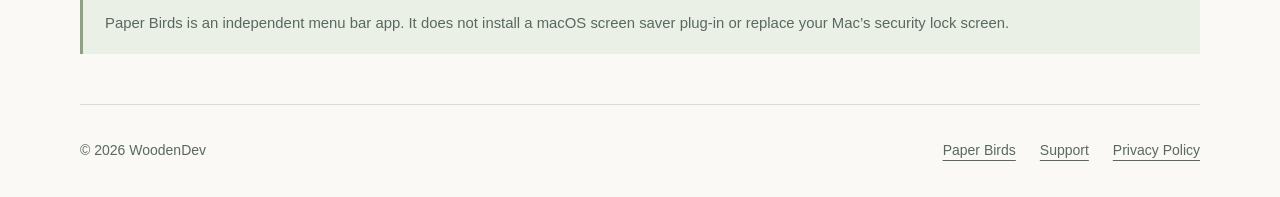
==== commit ae02e346: "Use verified Pages URL in site metadata and documentation" ====
--- a/paperbirds/index.html
+++ b/paperbirds/index.html
@@ -2,7 +2,7 @@
 <html lang="en"><head><meta charset="utf-8"><meta name="viewport" content="width=device-width, initial-scale=1">
 <title>Paper Birds — A Peaceful Flight for Your Mac</title><meta name="description" content="A peaceful macOS menu bar app. Watch paper birds fly through low-poly landscapes, with optional automatic flights and Expanded Flight.">
 <meta property="og:title" content="Paper Birds — A Peaceful Flight for Your Mac"><meta property="og:description" content="A peaceful macOS menu bar app. Watch paper birds fly through low-poly landscapes, with optional automatic flights and Expanded Flight."><meta property="og:type" content="website"><meta name="theme-color" content="#234c40">
-<!-- TODO: Add canonical, og:url and absolute og:image after GitHub confirms the published Pages URL. -->
+<link rel="canonical" href="https://wooden-dev.github.io/paperbirds/"><meta property="og:url" content="https://wooden-dev.github.io/paperbirds/"><meta property="og:image" content="https://wooden-dev.github.io/paperbirds/images/forest.jpg"><meta property="og:image:alt" content="Paper birds flying over a moonlit forest lake">
 <link rel="icon" href="../paperbirds/images/app-icon.png"><link rel="stylesheet" href="../css/style.css"></head>
 <body><a class="skip" href="#main">Skip to content</a><header class="site-header wrap"><a class="brand" href="../"><img src="../images/favicon.svg" width="30" height="30" alt="">WoodenDev</a><nav class="site-nav" aria-label="Main navigation"><a href="../paperbirds/" aria-current="page">Paper Birds</a><a href="../paperbirds/support/">Support</a><a href="../paperbirds/privacy/">Privacy</a></nav></header>
 <main id="main" class="wrap">
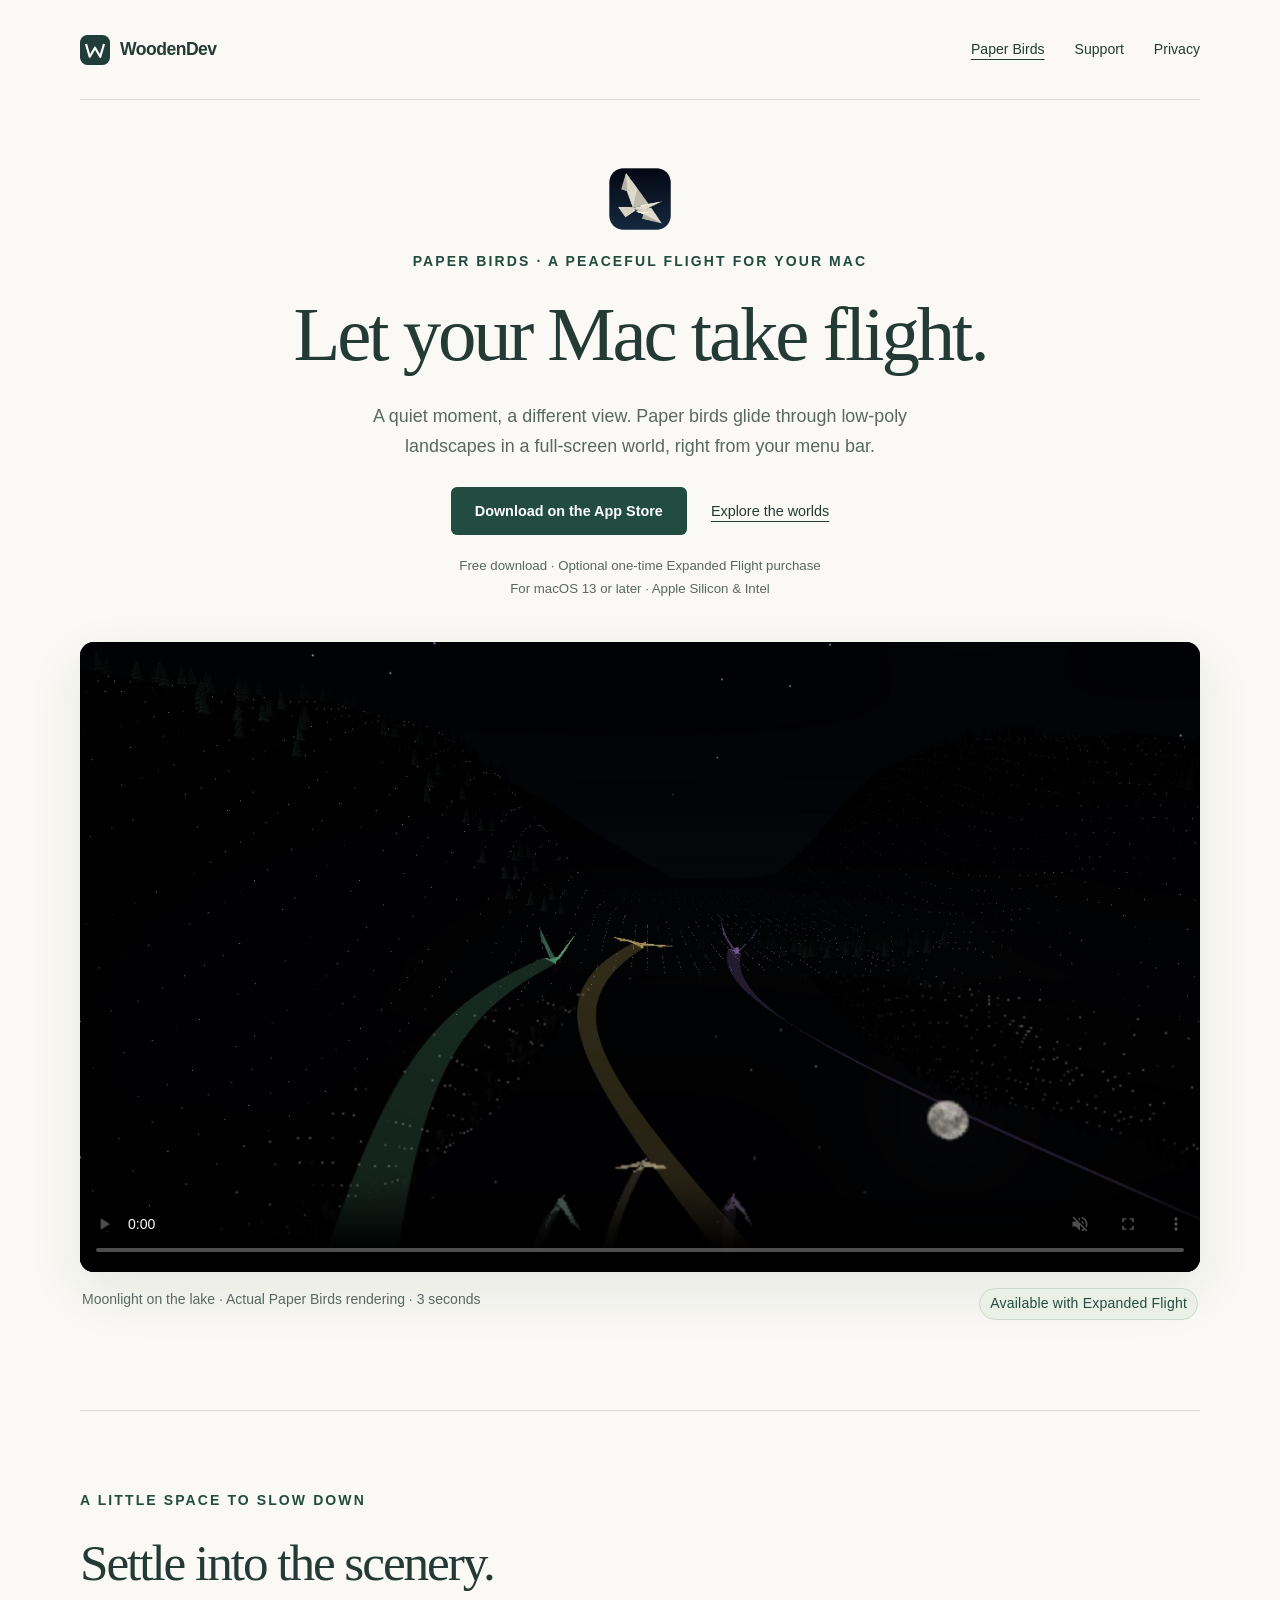
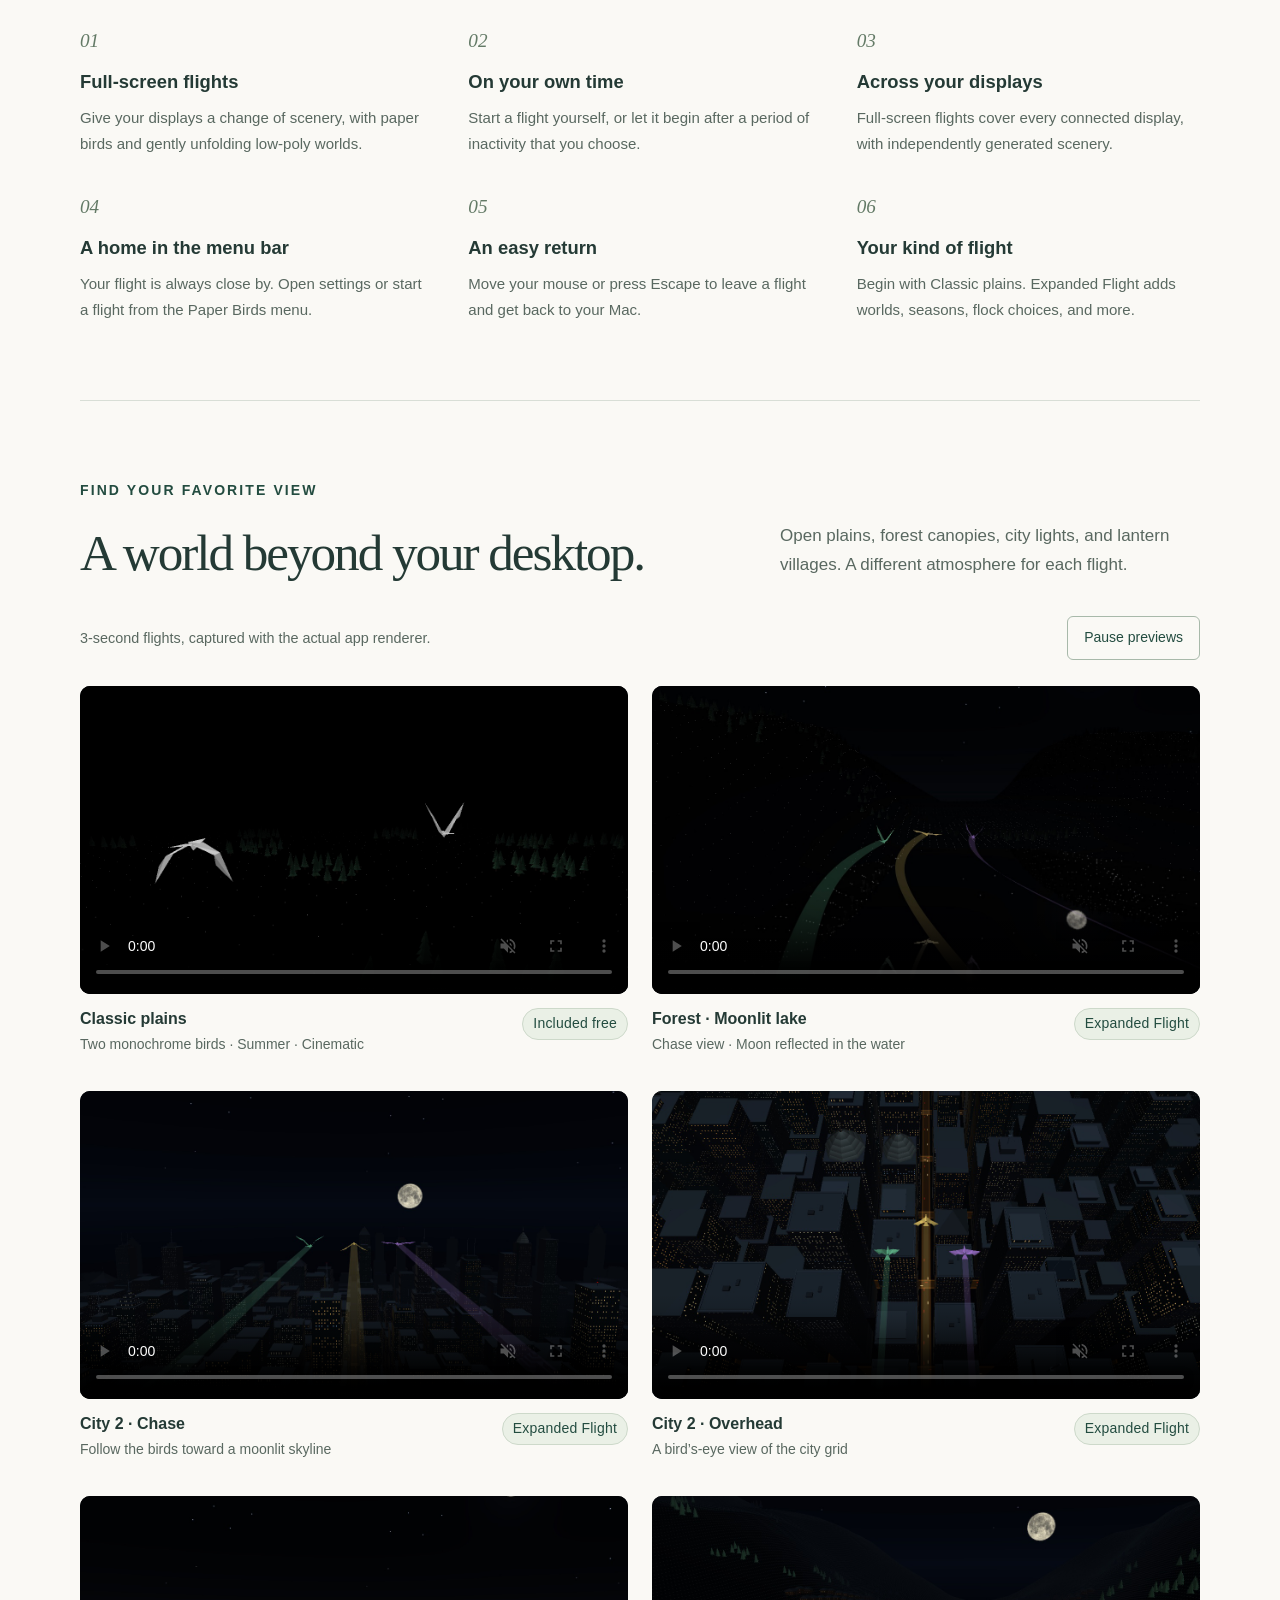
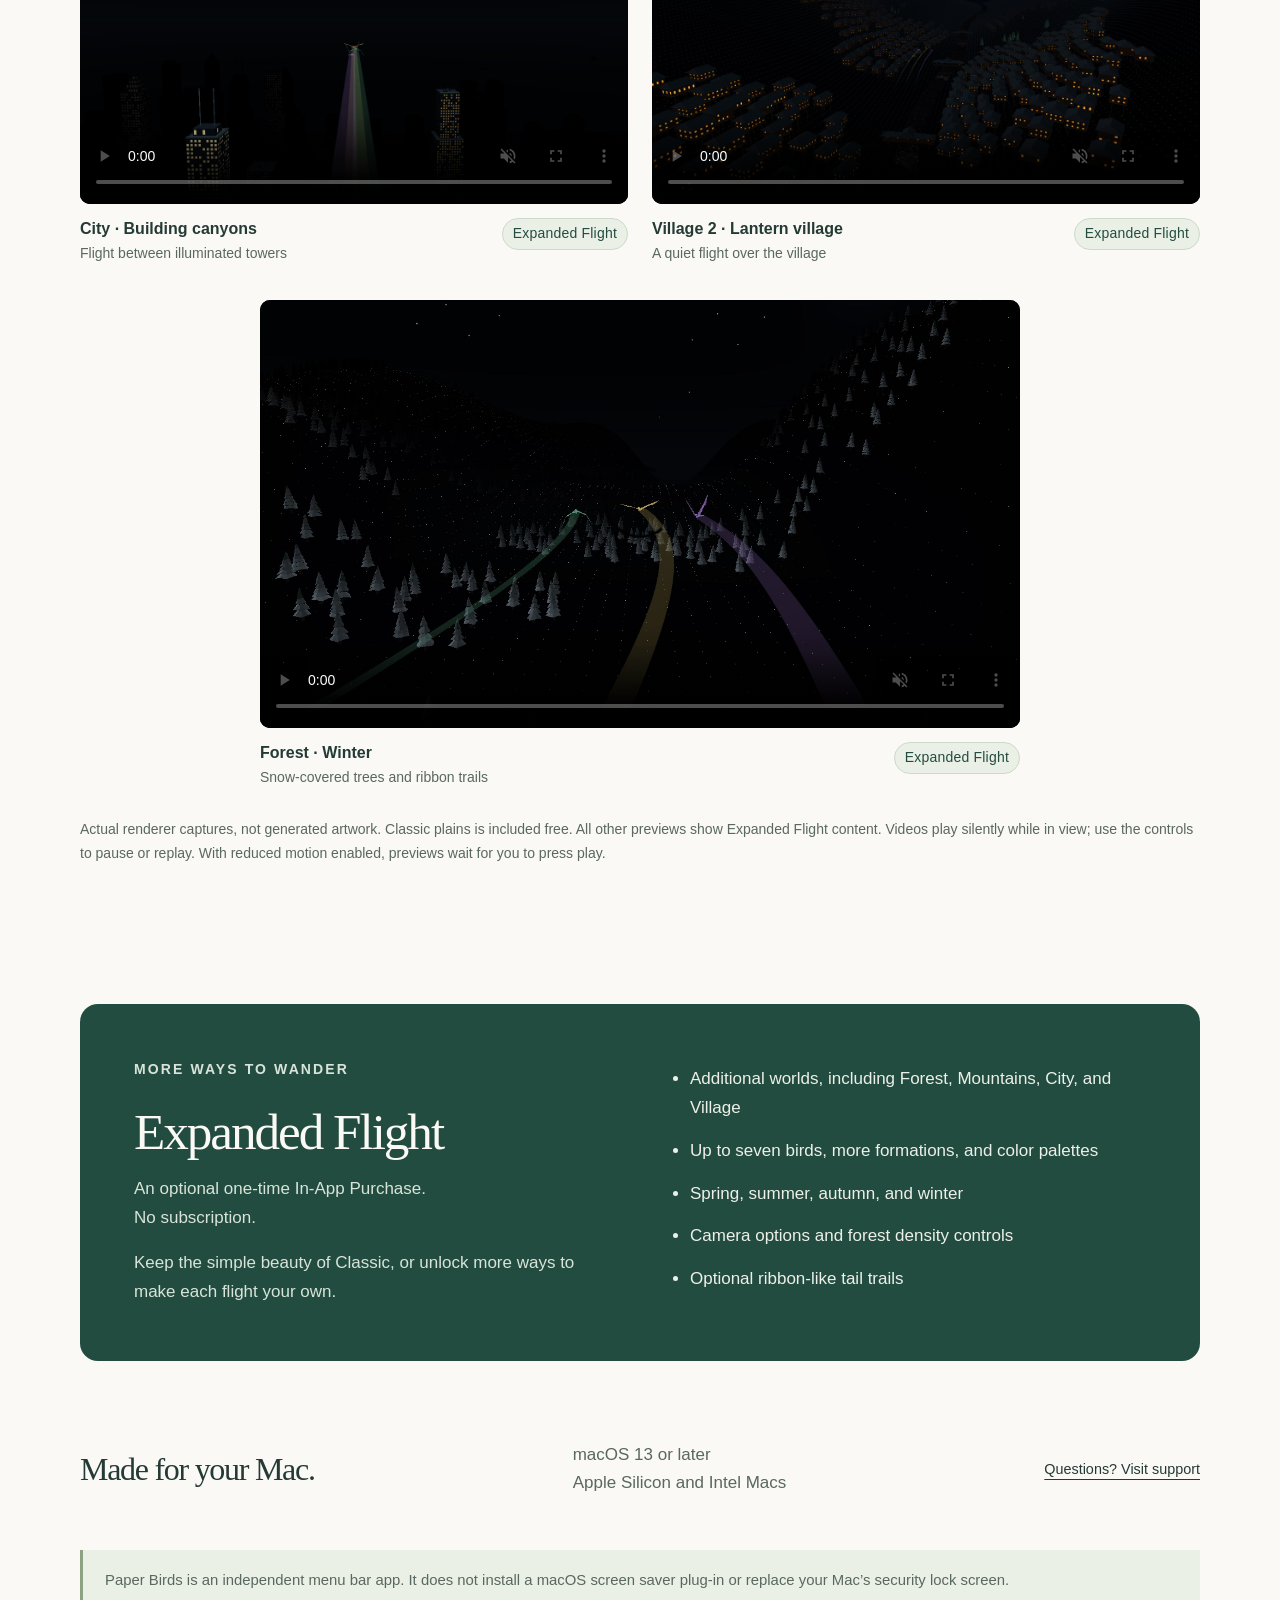
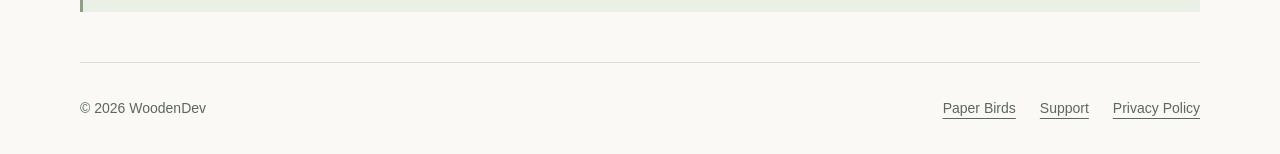
==== commit 78c6ec4d: "Link Paper Birds to its App Store listing" ====
--- a/paperbirds/index.html
+++ b/paperbirds/index.html
@@ -6,7 +6,7 @@
 <link rel="icon" href="../paperbirds/images/app-icon.png"><link rel="stylesheet" href="../css/style.css"></head>
 <body><a class="skip" href="#main">Skip to content</a><header class="site-header wrap"><a class="brand" href="../"><img src="../images/favicon.svg" width="30" height="30" alt="">WoodenDev</a><nav class="site-nav" aria-label="Main navigation"><a href="../paperbirds/" aria-current="page">Paper Birds</a><a href="../paperbirds/support/">Support</a><a href="../paperbirds/privacy/">Privacy</a></nav></header>
 <main id="main" class="wrap">
-<section class="hero"><img class="app-icon" src="images/app-icon.png" width="256" height="256" alt=""><span class="eyebrow">Paper Birds · A peaceful flight for your Mac</span><h1>Let your Mac take flight.</h1><p>A quiet moment, a different view. Paper birds glide through low-poly landscapes in a full-screen world, right from your menu bar.</p><div class="hero-actions"><a class="button" href="#worlds">Explore the worlds</a><a href="support/">Getting started</a></div><p class="availability">For macOS 13 or later · Apple Silicon &amp; Intel</p><!-- TODO: Add verified App Store download link after release. --><p class="availability">Planned as a free download with an optional one-time purchase.<br>App Store download link coming soon.</p></section>
+<section class="hero"><img class="app-icon" src="images/app-icon.png" width="256" height="256" alt=""><span class="eyebrow">Paper Birds · A peaceful flight for your Mac</span><h1>Let your Mac take flight.</h1><p>A quiet moment, a different view. Paper birds glide through low-poly landscapes in a full-screen world, right from your menu bar.</p><div class="hero-actions"><a class="button" href="https://apps.apple.com/us/app/paper-birds-screen-saver/id6814753495">Download on the App Store</a><a href="#worlds">Explore the worlds</a></div><p class="availability">Free download · Optional one-time Expanded Flight purchase<br>For macOS 13 or later · Apple Silicon &amp; Intel</p></section>
 <figure class="showcase"><video class="flight-video" controls muted loop playsinline preload="none" poster="images/forest.jpg" width="1280" height="720" aria-label="Forest moonlit lake flight preview"><source src="videos/forest.mp4" type="video/mp4"><a href="videos/forest.mp4">Watch the Forest moonlit lake flight preview</a></video><figcaption><span>Moonlight on the lake · Actual Paper Birds rendering · 3 seconds</span><span class="badge">Available with Expanded Flight</span></figcaption></figure>
 <section class="section"><span class="eyebrow">A little space to slow down</span><h2>Settle into the scenery.</h2><div class="features"><article><span class="feature-number">01</span><h3>Full-screen flights</h3><p>Give your displays a change of scenery, with paper birds and gently unfolding low-poly worlds.</p></article><article><span class="feature-number">02</span><h3>On your own time</h3><p>Start a flight yourself, or let it begin after a period of inactivity that you choose.</p></article><article><span class="feature-number">03</span><h3>Across your displays</h3><p>Full-screen flights cover every connected display, with independently generated scenery.</p></article><article><span class="feature-number">04</span><h3>A home in the menu bar</h3><p>Your flight is always close by. Open settings or start a flight from the Paper Birds menu.</p></article><article><span class="feature-number">05</span><h3>An easy return</h3><p>Move your mouse or press Escape to leave a flight and get back to your Mac.</p></article><article><span class="feature-number">06</span><h3>Your kind of flight</h3><p>Begin with Classic plains. Expanded Flight adds worlds, seasons, flock choices, and more.</p></article></div></section>
 <section class="section" id="worlds"><div class="section-head"><div><span class="eyebrow">Find your favorite view</span><h2>A world beyond your desktop.</h2></div><p>Open plains, forest canopies, city lights, and lantern villages. A different atmosphere for each flight.</p></div><div class="preview-toolbar"><p>3-second flights, captured with the actual app renderer.</p><button class="preview-toggle" type="button" hidden aria-pressed="false">Pause previews</button></div><div class="gallery"><figure><video class="flight-video" controls muted loop playsinline preload="none" poster="images/classic.jpg" width="1280" height="720" aria-label="Classic plains flight preview"><source src="videos/classic.mp4" type="video/mp4"><a href="videos/classic.mp4">Watch the Classic plains flight preview</a></video><figcaption><div><h3>Classic plains</h3><small>Two monochrome birds · Summer · Cinematic</small></div><span class="badge">Included free</span></figcaption></figure><figure><video class="flight-video" controls muted loop playsinline preload="none" poster="images/forest.jpg" width="1280" height="720" aria-label="Forest · Moonlit lake flight preview"><source src="videos/forest.mp4" type="video/mp4"><a href="videos/forest.mp4">Watch the Forest · Moonlit lake flight preview</a></video><figcaption><div><h3>Forest · Moonlit lake</h3><small>Chase view · Moon reflected in the water</small></div><span class="badge">Expanded Flight</span></figcaption></figure><figure><video class="flight-video" controls muted loop playsinline preload="none" poster="images/city2-chase.jpg" width="1280" height="720" aria-label="City 2 · Chase flight preview"><source src="videos/city2-chase.mp4" type="video/mp4"><a href="videos/city2-chase.mp4">Watch the City 2 · Chase flight preview</a></video><figcaption><div><h3>City 2 · Chase</h3><small>Follow the birds toward a moonlit skyline</small></div><span class="badge">Expanded Flight</span></figcaption></figure><figure><video class="flight-video" controls muted loop playsinline preload="none" poster="images/city2-overhead.jpg" width="1280" height="720" aria-label="City 2 · Overhead flight preview"><source src="videos/city2-overhead.mp4" type="video/mp4"><a href="videos/city2-overhead.mp4">Watch the City 2 · Overhead flight preview</a></video><figcaption><div><h3>City 2 · Overhead</h3><small>A bird’s-eye view of the city grid</small></div><span class="badge">Expanded Flight</span></figcaption></figure><figure><video class="flight-video" controls muted loop playsinline preload="none" poster="images/city.jpg" width="1280" height="720" aria-label="City · Building canyons flight preview"><source src="videos/city.mp4" type="video/mp4"><a href="videos/city.mp4">Watch the City · Building canyons flight preview</a></video><figcaption><div><h3>City · Building canyons</h3><small>Flight between illuminated towers</small></div><span class="badge">Expanded Flight</span></figcaption></figure><figure><video class="flight-video" controls muted loop playsinline preload="none" poster="images/village.jpg" width="1280" height="720" aria-label="Village 2 · Lantern village flight preview"><source src="videos/village.mp4" type="video/mp4"><a href="videos/village.mp4">Watch the Village 2 · Lantern village flight preview</a></video><figcaption><div><h3>Village 2 · Lantern village</h3><small>A quiet flight over the village</small></div><span class="badge">Expanded Flight</span></figcaption></figure><figure><video class="flight-video" controls muted loop playsinline preload="none" poster="images/winter.jpg" width="1280" height="720" aria-label="Forest · Winter flight preview"><source src="videos/winter.mp4" type="video/mp4"><a href="videos/winter.mp4">Watch the Forest · Winter flight preview</a></video><figcaption><div><h3>Forest · Winter</h3><small>Snow-covered trees and ribbon trails</small></div><span class="badge">Expanded Flight</span></figcaption></figure></div><p class="gallery-note">Actual renderer captures, not generated artwork. Classic plains is included free. All other previews show Expanded Flight content. Videos play silently while in view; use the controls to pause or replay. With reduced motion enabled, previews wait for you to press play.</p></section>
--- a/css/style.css
+++ b/css/style.css
@@ -1,6 +1,6 @@
 
 :root{--paper:#faf9f5;--ink:#243a35;--muted:#596860;--line:#d8ded6;--green:#234c40;--soft:#eaf0e6;--serif:Georgia,'Times New Roman',serif}
-*{box-sizing:border-box}html{scroll-behavior:smooth;scroll-padding-top:2rem}body{margin:0;background:var(--paper);color:var(--ink);font:17px/1.7 -apple-system,BlinkMacSystemFont,'Segoe UI',sans-serif}a{color:inherit;text-underline-offset:5px}a:hover{color:#427353}a:focus-visible{outline:3px solid #916526;outline-offset:6px}img{max-width:100%;height:auto;display:block}h1,h2,h3,p,figure{margin:0}h1,h2{font-family:var(--serif);font-weight:400;line-height:1.08;letter-spacing:-.04em}h1{font-size:clamp(3rem,6vw,5.6rem)}h2{font-size:clamp(2.2rem,4vw,3.4rem)}h3{font-size:1.15rem;line-height:1.35;font-weight:600}p{margin-top:1rem}p,.muted{color:var(--muted)}.wrap{width:min(1120px,calc(100% - 64px));margin-inline:auto}.skip{position:absolute;left:1rem;top:-100px;padding:8px 15px;background:white;z-index:10}.skip:focus{top:1rem}.site-header{display:flex;align-items:center;justify-content:space-between;gap:28px;min-height:100px;border-bottom:1px solid var(--line)}.brand{display:inline-flex;align-items:center;gap:10px;text-decoration:none;font-weight:650;font-size:1.1rem;letter-spacing:-.03em}.brand img{width:30px;height:30px}.site-nav{display:flex;align-items:center;gap:30px;font-size:.88rem}.site-nav a{text-decoration:none}.site-nav a[aria-current=page]{text-decoration:underline}.eyebrow{display:block;font-size:.76rem;font-weight:600;letter-spacing:.15em;text-transform:uppercase;color:var(--green);margin-bottom:22px}.intro{padding:100px 0 88px;max-width:790px}.intro p{max-width:560px;font-size:1.15rem}.section{padding:78px 0;border-top:1px solid var(--line)}.section-head{display:flex;justify-content:space-between;align-items:end;gap:30px;margin-bottom:36px}.section-head p{max-width:420px}.product-card{display:grid;grid-template-columns:1.1fr 1fr;border:1px solid var(--line);border-radius:18px;overflow:hidden;background:#fff}.product-info{padding:48px;display:flex;flex-direction:column;align-items:start;justify-content:center}.app-icon{width:64px;height:64px;margin-bottom:25px;border-radius:14px}.product-info h3{font-family:var(--serif);font-size:2.7rem;font-weight:400}.button{display:inline-flex;align-items:center;justify-content:center;padding:12px 24px;margin-top:25px;border-radius:6px;background:var(--green);color:white;text-decoration:none;font-size:.9rem;font-weight:550}.button:hover{background:#32604d;color:white}.product-art{background:#e5eadf;display:flex;flex-direction:column;justify-content:center;padding:22px}.product-art img{width:100%;border-radius:10px}.product-art figcaption{font-size:.76rem;text-align:center;margin-top:10px;color:#485d50}.site-footer{padding:34px 0;display:flex;align-items:center;justify-content:space-between;flex-wrap:wrap;gap:20px;border-top:1px solid var(--line);margin-top:50px;font-size:.82rem;color:var(--muted)}.footer-links{display:flex;gap:24px}.hero{text-align:center;padding:64px 0 42px}.hero .app-icon{margin:0 auto 16px;width:70px;height:70px}.hero .eyebrow{margin-bottom:20px}.hero p{max-width:595px;margin:24px auto 0;font-size:1.12rem}.hero .availability{font-size:.83rem;margin-top:20px}.hero-actions{display:flex;justify-content:center;align-items:center;gap:24px}.hero-actions>a:not(.button){margin-top:25px;font-size:.9rem}.showcase{margin-bottom:74px}.showcase img{width:100%;border-radius:14px;box-shadow:0 20px 55px #1b362017}.showcase figcaption{display:flex;justify-content:space-between;gap:20px;padding:16px 2px;font-size:.78rem;color:var(--muted)}.badge{display:inline-block;background:var(--soft);border:1px solid #cdd9ca;border-radius:20px;padding:3px 10px;font-size:.72rem;letter-spacing:.015em;color:var(--green)}.features{display:grid;grid-template-columns:repeat(3,1fr);gap:40px 45px;margin-top:40px}.feature-number{font:italic 1.2rem var(--serif);color:#637a66;display:block;margin-bottom:18px}.features p{font-size:.94rem;margin-top:10px}.gallery{display:grid;grid-template-columns:1fr 1fr;gap:32px 24px}.gallery img,.placeholder{width:100%;aspect-ratio:960/404;object-fit:cover;border-radius:10px}.gallery figcaption{margin-top:14px;display:flex;justify-content:space-between;align-items:start;gap:12px}.gallery h3{font-size:1rem}.gallery small{color:var(--muted);font-size:.78rem}.placeholder{background:linear-gradient(145deg,#e5ece1,#f3f3ed);border:1px dashed #a3b19d;display:flex;align-items:center;justify-content:center;text-align:center;color:#52604d;font-size:.86rem;padding:20px}.gallery-note{font-size:.83rem;margin-top:26px}.expanded{background:var(--green);color:var(--paper);border-radius:18px;padding:54px;display:grid;grid-template-columns:1fr 1fr;gap:60px;margin:60px 0}.expanded p,.expanded .eyebrow{color:#d8e4d9}.expanded ul{padding-left:20px;margin:0}.expanded li{padding:7px 0;color:#edf0e8}.requirements{display:flex;align-items:center;justify-content:space-between;gap:36px;padding:20px 0 36px}.requirements h2{font-size:2rem}.requirements p{margin:0}.document-heading{padding:64px 0 42px;max-width:840px}.document-heading h1{font-size:clamp(2.7rem,5vw,4.2rem)}.document-layout{display:grid;grid-template-columns:210px minmax(0,720px);gap:64px;align-items:start}.contents{position:sticky;top:24px;font-size:.86rem;display:flex;flex-direction:column;gap:13px;border-left:1px solid var(--line);padding-left:22px}.contents a{text-decoration:none}.prose section{padding:0 0 32px;margin-bottom:30px;border-bottom:1px solid var(--line);scroll-margin-top:35px}.prose h2{font:400 1.85rem/1.2 var(--serif);letter-spacing:-.02em}.prose h3{margin-top:22px}.prose ul,.prose ol{padding-left:24px;color:var(--muted)}.prose li{margin:8px 0}.notice{background:var(--soft);border-left:3px solid #8da283;padding:18px 22px;font-size:.93rem}.notice p:first-child{margin:0}kbd{font:inherit;background:#edf0e8;border:1px solid #cdd5c8;border-radius:4px;padding:0 6px}.text-link{font-size:.9rem}
+*{box-sizing:border-box}html{scroll-behavior:smooth;scroll-padding-top:2rem}body{margin:0;background:var(--paper);color:var(--ink);font:17px/1.7 -apple-system,BlinkMacSystemFont,'Segoe UI',sans-serif}a{color:inherit;text-underline-offset:5px}a:hover{color:#427353}a:focus-visible{outline:3px solid #916526;outline-offset:6px}img{max-width:100%;height:auto;display:block}h1,h2,h3,p,figure{margin:0}h1,h2{font-family:var(--serif);font-weight:400;line-height:1.08;letter-spacing:-.04em}h1{font-size:clamp(3rem,6vw,5.6rem)}h2{font-size:clamp(2.2rem,4vw,3.4rem)}h3{font-size:1.15rem;line-height:1.35;font-weight:600}p{margin-top:1rem}p,.muted{color:var(--muted)}.wrap{width:min(1120px,calc(100% - 64px));margin-inline:auto}.skip{position:absolute;left:1rem;top:-100px;padding:8px 15px;background:white;z-index:10}.skip:focus{top:1rem}.site-header{display:flex;align-items:center;justify-content:space-between;gap:28px;min-height:100px;border-bottom:1px solid var(--line)}.brand{display:inline-flex;align-items:center;gap:10px;text-decoration:none;font-weight:650;font-size:1.1rem;letter-spacing:-.03em}.brand img{width:30px;height:30px}.site-nav{display:flex;align-items:center;gap:30px;font-size:.88rem}.site-nav a{text-decoration:none}.site-nav a[aria-current=page]{text-decoration:underline}.eyebrow{display:block;font-size:.76rem;font-weight:600;letter-spacing:.15em;text-transform:uppercase;color:var(--green);margin-bottom:22px}.intro{padding:100px 0 88px;max-width:790px}.intro p{max-width:560px;font-size:1.15rem}.section{padding:78px 0;border-top:1px solid var(--line)}.section-head{display:flex;justify-content:space-between;align-items:end;gap:30px;margin-bottom:36px}.section-head p{max-width:420px}.product-card{display:grid;grid-template-columns:1.1fr 1fr;border:1px solid var(--line);border-radius:18px;overflow:hidden;background:#fff}.product-info{padding:48px;display:flex;flex-direction:column;align-items:start;justify-content:center}.app-icon{width:64px;height:64px;margin-bottom:25px;border-radius:14px}.product-info h3{font-family:var(--serif);font-size:2.7rem;font-weight:400}.button{display:inline-flex;align-items:center;justify-content:center;padding:12px 24px;margin-top:25px;border-radius:6px;background:var(--green);color:white;text-decoration:none;font-size:.9rem;font-weight:550}.button:hover{background:#32604d;color:white}.product-art{background:#e5eadf;display:flex;flex-direction:column;justify-content:center;padding:22px}.product-art img{width:100%;border-radius:10px}.product-art figcaption{font-size:.76rem;text-align:center;margin-top:10px;color:#485d50}.site-footer{padding:34px 0;display:flex;align-items:center;justify-content:space-between;flex-wrap:wrap;gap:20px;border-top:1px solid var(--line);margin-top:50px;font-size:.82rem;color:var(--muted)}.footer-links{display:flex;gap:24px}.hero{text-align:center;padding:64px 0 42px}.hero .app-icon{margin:0 auto 16px;width:70px;height:70px}.hero .eyebrow{margin-bottom:20px}.hero p{max-width:595px;margin:24px auto 0;font-size:1.12rem}.hero .availability{font-size:.83rem;margin-top:20px}.hero-actions{display:flex;justify-content:center;align-items:center;flex-wrap:wrap;gap:12px 24px}.hero-actions>a:not(.button){margin-top:25px;font-size:.9rem}.showcase{margin-bottom:74px}.showcase img{width:100%;border-radius:14px;box-shadow:0 20px 55px #1b362017}.showcase figcaption{display:flex;justify-content:space-between;gap:20px;padding:16px 2px;font-size:.78rem;color:var(--muted)}.badge{display:inline-block;background:var(--soft);border:1px solid #cdd9ca;border-radius:20px;padding:3px 10px;font-size:.72rem;letter-spacing:.015em;color:var(--green)}.features{display:grid;grid-template-columns:repeat(3,1fr);gap:40px 45px;margin-top:40px}.feature-number{font:italic 1.2rem var(--serif);color:#637a66;display:block;margin-bottom:18px}.features p{font-size:.94rem;margin-top:10px}.gallery{display:grid;grid-template-columns:1fr 1fr;gap:32px 24px}.gallery img,.placeholder{width:100%;aspect-ratio:960/404;object-fit:cover;border-radius:10px}.gallery figcaption{margin-top:14px;display:flex;justify-content:space-between;align-items:start;gap:12px}.gallery h3{font-size:1rem}.gallery small{color:var(--muted);font-size:.78rem}.placeholder{background:linear-gradient(145deg,#e5ece1,#f3f3ed);border:1px dashed #a3b19d;display:flex;align-items:center;justify-content:center;text-align:center;color:#52604d;font-size:.86rem;padding:20px}.gallery-note{font-size:.83rem;margin-top:26px}.expanded{background:var(--green);color:var(--paper);border-radius:18px;padding:54px;display:grid;grid-template-columns:1fr 1fr;gap:60px;margin:60px 0}.expanded p,.expanded .eyebrow{color:#d8e4d9}.expanded ul{padding-left:20px;margin:0}.expanded li{padding:7px 0;color:#edf0e8}.requirements{display:flex;align-items:center;justify-content:space-between;gap:36px;padding:20px 0 36px}.requirements h2{font-size:2rem}.requirements p{margin:0}.document-heading{padding:64px 0 42px;max-width:840px}.document-heading h1{font-size:clamp(2.7rem,5vw,4.2rem)}.document-layout{display:grid;grid-template-columns:210px minmax(0,720px);gap:64px;align-items:start}.contents{position:sticky;top:24px;font-size:.86rem;display:flex;flex-direction:column;gap:13px;border-left:1px solid var(--line);padding-left:22px}.contents a{text-decoration:none}.prose section{padding:0 0 32px;margin-bottom:30px;border-bottom:1px solid var(--line);scroll-margin-top:35px}.prose h2{font:400 1.85rem/1.2 var(--serif);letter-spacing:-.02em}.prose h3{margin-top:22px}.prose ul,.prose ol{padding-left:24px;color:var(--muted)}.prose li{margin:8px 0}.notice{background:var(--soft);border-left:3px solid #8da283;padding:18px 22px;font-size:.93rem}.notice p:first-child{margin:0}kbd{font:inherit;background:#edf0e8;border:1px solid #cdd5c8;border-radius:4px;padding:0 6px}.text-link{font-size:.9rem}
 @media(max-width:760px){.wrap{width:calc(100% - 36px)}.site-header{min-height:86px;gap:16px;flex-wrap:wrap;padding:20px 0}.site-nav{gap:18px;flex-wrap:wrap}.intro{padding:65px 0}.section{padding:50px 0}.section-head{display:block}.product-card,.expanded{grid-template-columns:1fr}.product-info{padding:30px}.product-art{padding:18px}.features{grid-template-columns:1fr 1fr;gap:32px 24px}.expanded{padding:30px;gap:28px}.document-layout{grid-template-columns:1fr;gap:36px}.contents{position:static;flex-direction:row;flex-wrap:wrap;gap:10px 20px}.requirements{display:block}.requirements p{margin-top:20px}.showcase figcaption{flex-direction:column;gap:8px}.gallery figcaption{display:block}.gallery .badge{margin-top:7px}.hero{padding-top:42px}.hero h1{font-size:clamp(2.8rem,10vw,4.5rem)}}
 @media(max-width:480px){.gallery,.features{grid-template-columns:1fr}.hero-actions{gap:15px}.site-nav{font-size:.83rem}.document-heading{padding-top:44px}.site-footer{align-items:start;flex-direction:column}}
 @media(prefers-reduced-motion:reduce){html{scroll-behavior:auto}}
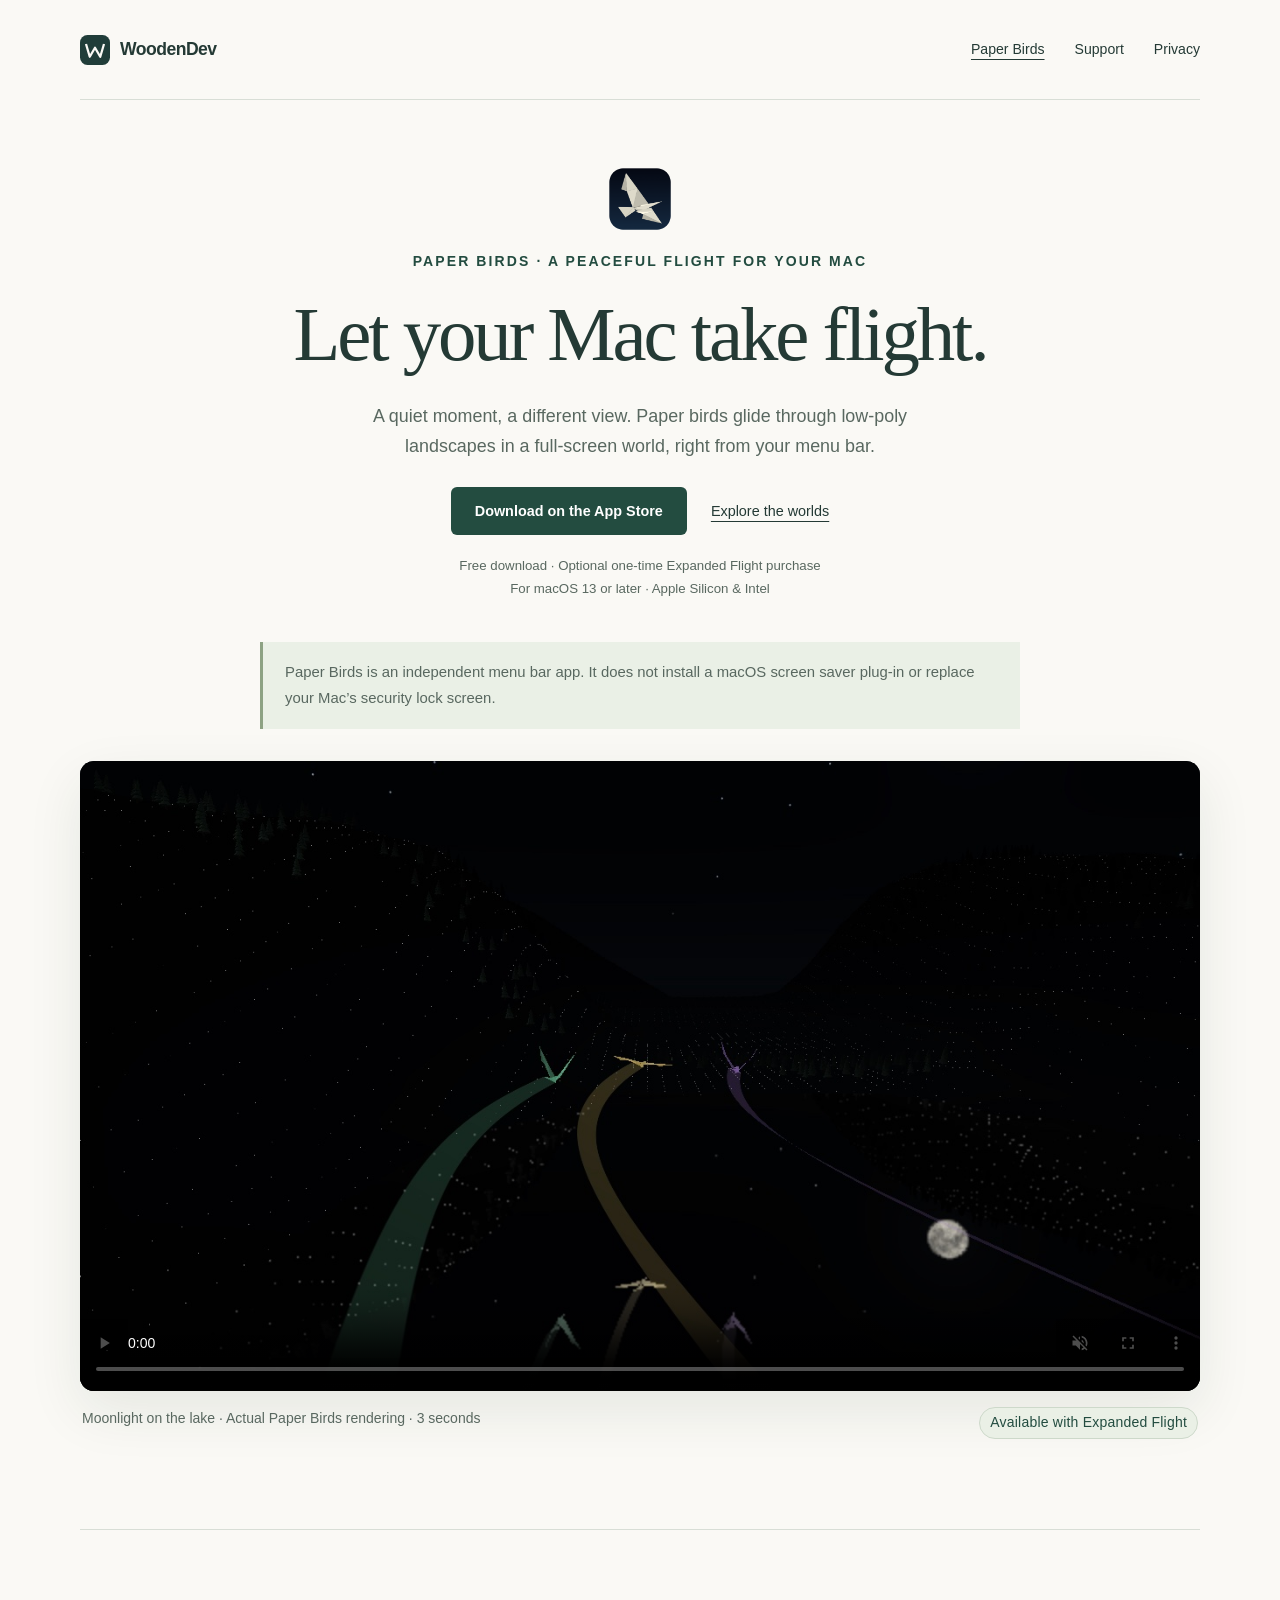
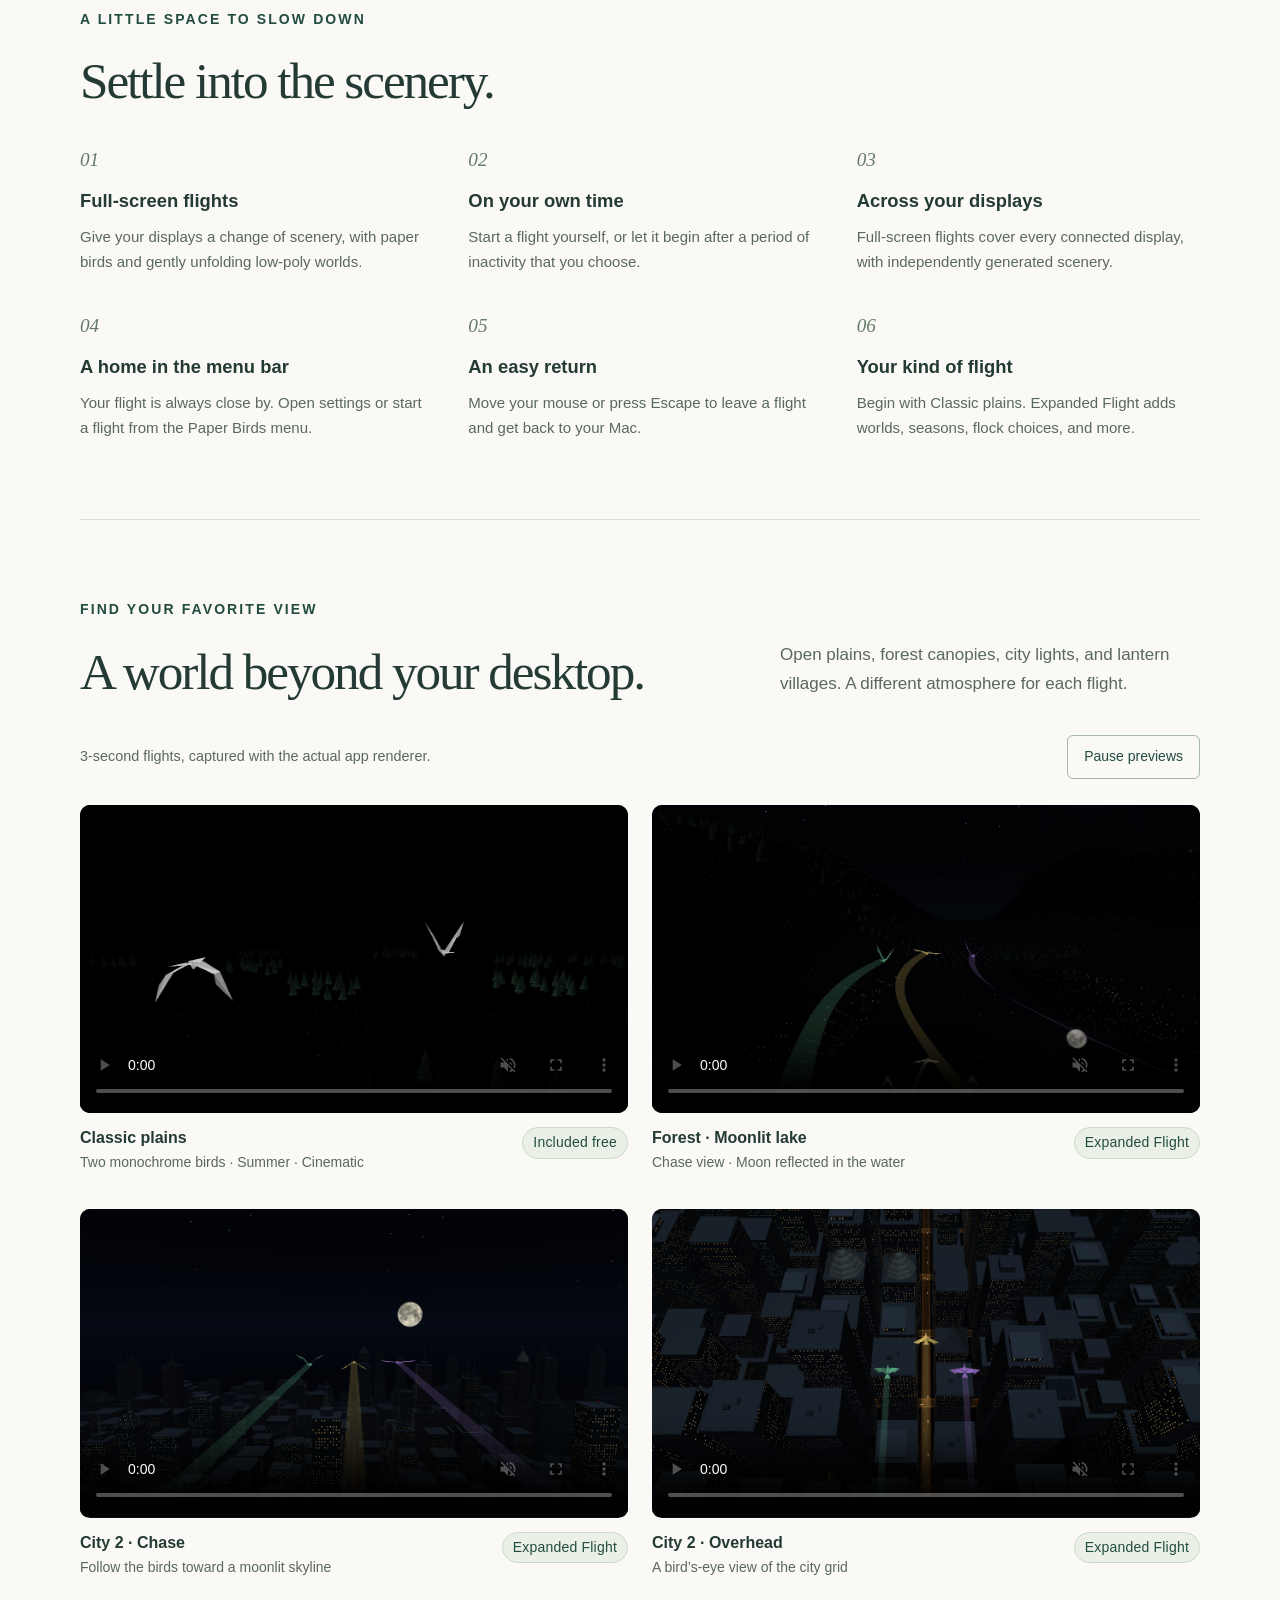
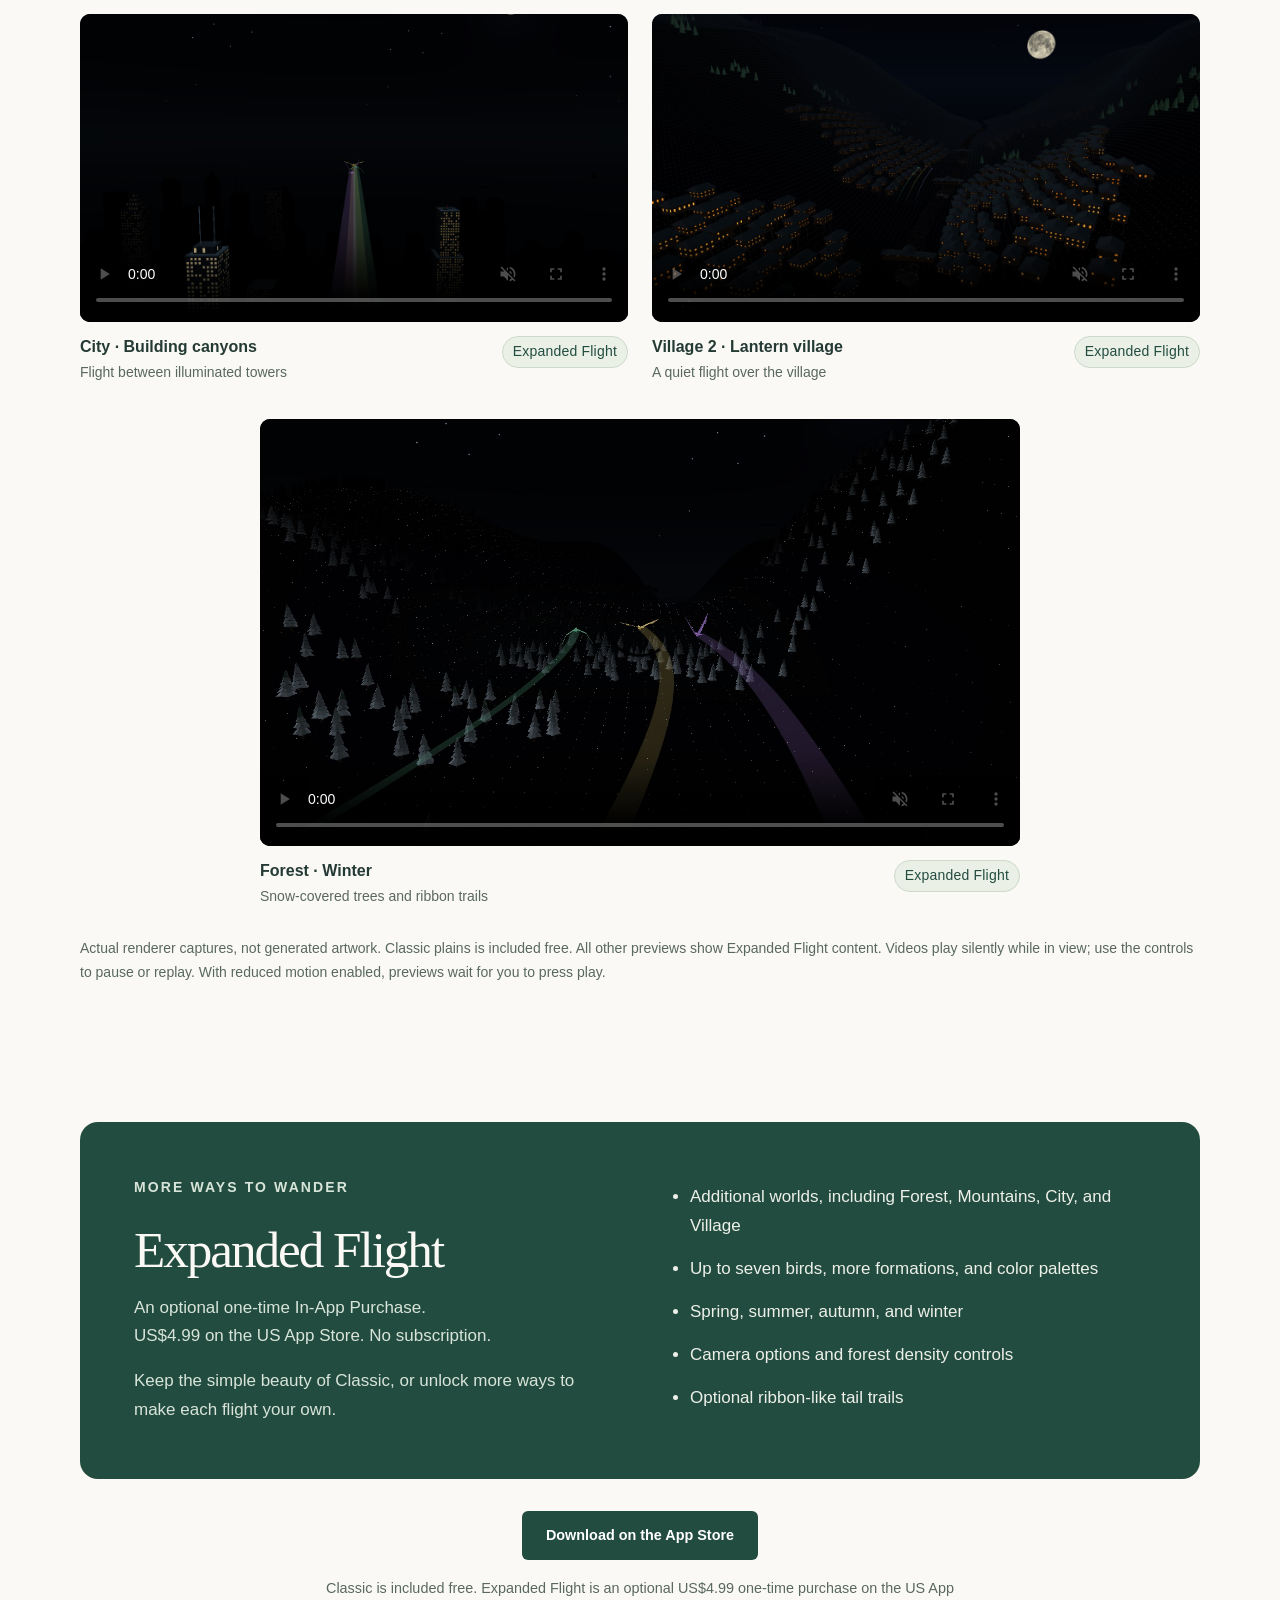
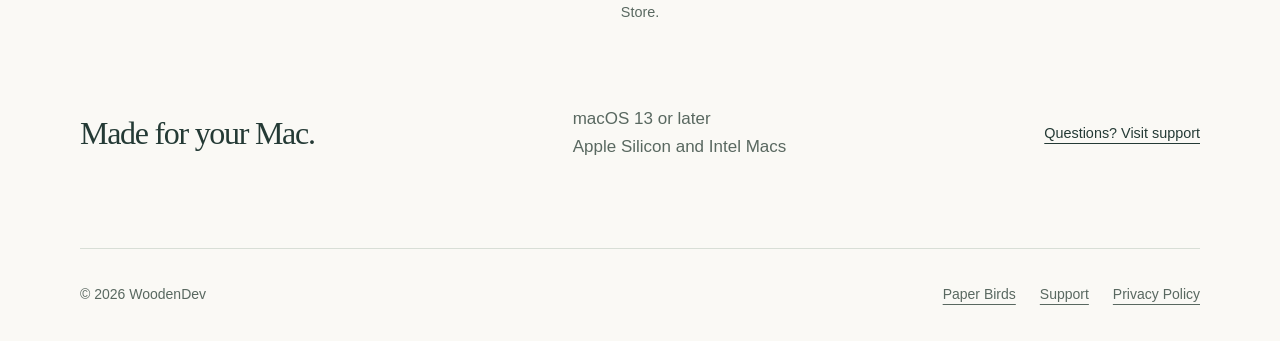
==== commit bf8ac8ee: "Clarify Paper Birds app behavior and repeat App Store download" ====
--- a/paperbirds/index.html
+++ b/paperbirds/index.html
@@ -7,10 +7,12 @@
 <body><a class="skip" href="#main">Skip to content</a><header class="site-header wrap"><a class="brand" href="../"><img src="../images/favicon.svg" width="30" height="30" alt="">WoodenDev</a><nav class="site-nav" aria-label="Main navigation"><a href="../paperbirds/" aria-current="page">Paper Birds</a><a href="../paperbirds/support/">Support</a><a href="../paperbirds/privacy/">Privacy</a></nav></header>
 <main id="main" class="wrap">
 <section class="hero"><img class="app-icon" src="images/app-icon.png" width="256" height="256" alt=""><span class="eyebrow">Paper Birds · A peaceful flight for your Mac</span><h1>Let your Mac take flight.</h1><p>A quiet moment, a different view. Paper birds glide through low-poly landscapes in a full-screen world, right from your menu bar.</p><div class="hero-actions"><a class="button" href="https://apps.apple.com/us/app/paper-birds-screen-saver/id6814753495">Download on the App Store</a><a href="#worlds">Explore the worlds</a></div><p class="availability">Free download · Optional one-time Expanded Flight purchase<br>For macOS 13 or later · Apple Silicon &amp; Intel</p></section>
+<p class="notice">Paper Birds is an independent menu bar app. It does not install a macOS screen saver plug-in or replace your Mac’s security lock screen.</p>
 <figure class="showcase"><video class="flight-video" controls muted loop playsinline preload="none" poster="images/forest.jpg" width="1280" height="720" aria-label="Forest moonlit lake flight preview"><source src="videos/forest.mp4" type="video/mp4"><a href="videos/forest.mp4">Watch the Forest moonlit lake flight preview</a></video><figcaption><span>Moonlight on the lake · Actual Paper Birds rendering · 3 seconds</span><span class="badge">Available with Expanded Flight</span></figcaption></figure>
 <section class="section"><span class="eyebrow">A little space to slow down</span><h2>Settle into the scenery.</h2><div class="features"><article><span class="feature-number">01</span><h3>Full-screen flights</h3><p>Give your displays a change of scenery, with paper birds and gently unfolding low-poly worlds.</p></article><article><span class="feature-number">02</span><h3>On your own time</h3><p>Start a flight yourself, or let it begin after a period of inactivity that you choose.</p></article><article><span class="feature-number">03</span><h3>Across your displays</h3><p>Full-screen flights cover every connected display, with independently generated scenery.</p></article><article><span class="feature-number">04</span><h3>A home in the menu bar</h3><p>Your flight is always close by. Open settings or start a flight from the Paper Birds menu.</p></article><article><span class="feature-number">05</span><h3>An easy return</h3><p>Move your mouse or press Escape to leave a flight and get back to your Mac.</p></article><article><span class="feature-number">06</span><h3>Your kind of flight</h3><p>Begin with Classic plains. Expanded Flight adds worlds, seasons, flock choices, and more.</p></article></div></section>
 <section class="section" id="worlds"><div class="section-head"><div><span class="eyebrow">Find your favorite view</span><h2>A world beyond your desktop.</h2></div><p>Open plains, forest canopies, city lights, and lantern villages. A different atmosphere for each flight.</p></div><div class="preview-toolbar"><p>3-second flights, captured with the actual app renderer.</p><button class="preview-toggle" type="button" hidden aria-pressed="false">Pause previews</button></div><div class="gallery"><figure><video class="flight-video" controls muted loop playsinline preload="none" poster="images/classic.jpg" width="1280" height="720" aria-label="Classic plains flight preview"><source src="videos/classic.mp4" type="video/mp4"><a href="videos/classic.mp4">Watch the Classic plains flight preview</a></video><figcaption><div><h3>Classic plains</h3><small>Two monochrome birds · Summer · Cinematic</small></div><span class="badge">Included free</span></figcaption></figure><figure><video class="flight-video" controls muted loop playsinline preload="none" poster="images/forest.jpg" width="1280" height="720" aria-label="Forest · Moonlit lake flight preview"><source src="videos/forest.mp4" type="video/mp4"><a href="videos/forest.mp4">Watch the Forest · Moonlit lake flight preview</a></video><figcaption><div><h3>Forest · Moonlit lake</h3><small>Chase view · Moon reflected in the water</small></div><span class="badge">Expanded Flight</span></figcaption></figure><figure><video class="flight-video" controls muted loop playsinline preload="none" poster="images/city2-chase.jpg" width="1280" height="720" aria-label="City 2 · Chase flight preview"><source src="videos/city2-chase.mp4" type="video/mp4"><a href="videos/city2-chase.mp4">Watch the City 2 · Chase flight preview</a></video><figcaption><div><h3>City 2 · Chase</h3><small>Follow the birds toward a moonlit skyline</small></div><span class="badge">Expanded Flight</span></figcaption></figure><figure><video class="flight-video" controls muted loop playsinline preload="none" poster="images/city2-overhead.jpg" width="1280" height="720" aria-label="City 2 · Overhead flight preview"><source src="videos/city2-overhead.mp4" type="video/mp4"><a href="videos/city2-overhead.mp4">Watch the City 2 · Overhead flight preview</a></video><figcaption><div><h3>City 2 · Overhead</h3><small>A bird’s-eye view of the city grid</small></div><span class="badge">Expanded Flight</span></figcaption></figure><figure><video class="flight-video" controls muted loop playsinline preload="none" poster="images/city.jpg" width="1280" height="720" aria-label="City · Building canyons flight preview"><source src="videos/city.mp4" type="video/mp4"><a href="videos/city.mp4">Watch the City · Building canyons flight preview</a></video><figcaption><div><h3>City · Building canyons</h3><small>Flight between illuminated towers</small></div><span class="badge">Expanded Flight</span></figcaption></figure><figure><video class="flight-video" controls muted loop playsinline preload="none" poster="images/village.jpg" width="1280" height="720" aria-label="Village 2 · Lantern village flight preview"><source src="videos/village.mp4" type="video/mp4"><a href="videos/village.mp4">Watch the Village 2 · Lantern village flight preview</a></video><figcaption><div><h3>Village 2 · Lantern village</h3><small>A quiet flight over the village</small></div><span class="badge">Expanded Flight</span></figcaption></figure><figure><video class="flight-video" controls muted loop playsinline preload="none" poster="images/winter.jpg" width="1280" height="720" aria-label="Forest · Winter flight preview"><source src="videos/winter.mp4" type="video/mp4"><a href="videos/winter.mp4">Watch the Forest · Winter flight preview</a></video><figcaption><div><h3>Forest · Winter</h3><small>Snow-covered trees and ribbon trails</small></div><span class="badge">Expanded Flight</span></figcaption></figure></div><p class="gallery-note">Actual renderer captures, not generated artwork. Classic plains is included free. All other previews show Expanded Flight content. Videos play silently while in view; use the controls to pause or replay. With reduced motion enabled, previews wait for you to press play.</p></section>
-<section class="expanded" id="expanded"><div><span class="eyebrow">More ways to wander</span><h2>Expanded Flight</h2><p>An optional one-time In-App Purchase.<br>No subscription.</p><p>Keep the simple beauty of Classic, or unlock more ways to make each flight your own.</p></div><ul><li>Additional worlds, including Forest, Mountains, City, and Village</li><li>Up to seven birds, more formations, and color palettes</li><li>Spring, summer, autumn, and winter</li><li>Camera options and forest density controls</li><li>Optional ribbon-like tail trails</li></ul></section>
+<section class="expanded" id="expanded"><div><span class="eyebrow">More ways to wander</span><h2>Expanded Flight</h2><p>An optional one-time In-App Purchase.<br>US$4.99 on the US App Store. No subscription.</p><p>Keep the simple beauty of Classic, or unlock more ways to make each flight your own.</p></div><ul><li>Additional worlds, including Forest, Mountains, City, and Village</li><li>Up to seven birds, more formations, and color palettes</li><li>Spring, summer, autumn, and winter</li><li>Camera options and forest density controls</li><li>Optional ribbon-like tail trails</li></ul></section>
+<div class="download-again"><a class="button" href="https://apps.apple.com/us/app/paper-birds-screen-saver/id6814753495">Download on the App Store</a><p>Classic is included free. Expanded Flight is an optional US$4.99 one-time purchase on the US App Store.</p></div>
 <section class="requirements"><h2>Made for your Mac.</h2><p>macOS 13 or later<br>Apple Silicon and Intel Macs</p><a class="text-link" href="support/">Questions? Visit support</a></section>
-<p class="notice">Paper Birds is an independent menu bar app. It does not install a macOS screen saver plug-in or replace your Mac’s security lock screen.</p></main>
+</main>
 <footer class="site-footer wrap"><span>© 2026 WoodenDev</span><div class="footer-links"><a href="../paperbirds/">Paper Birds</a><a href="../paperbirds/support/">Support</a><a href="../paperbirds/privacy/">Privacy Policy</a></div></footer><script src="../js/previews.js" defer></script></body></html>
--- a/css/style.css
+++ b/css/style.css
@@ -9,3 +9,9 @@
 .eyebrow,.badge,.gallery small,.gallery-note,.showcase figcaption,.product-art figcaption,.site-footer{font-size:.875rem}
 
 .flight-video{display:block;width:100%;height:auto;aspect-ratio:16/9;background:#080e13;border-radius:10px;object-fit:contain}.showcase .flight-video{border-radius:14px;box-shadow:0 20px 55px #1b362017}.preview-toolbar{display:flex;align-items:center;justify-content:space-between;gap:20px;margin-bottom:26px}.preview-toolbar p{margin:0;font-size:.9rem}.preview-toggle{font:inherit;font-size:.875rem;color:var(--green);background:transparent;border:1px solid #a8b9aa;border-radius:6px;padding:9px 16px;cursor:pointer;flex-shrink:0}.preview-toggle:hover{background:var(--soft)}.preview-toggle:focus-visible,video:focus-visible{outline:3px solid #916526;outline-offset:5px}.gallery figure:last-child:nth-child(odd){grid-column:1/-1;max-width:760px;width:100%;justify-self:center}@media(max-width:480px){.preview-toolbar{align-items:start;flex-direction:column}}
+
+/* Product clarification and a second download opportunity after the upgrade. */
+.hero + .notice{max-width:760px;margin:0 auto 32px}
+.download-again{text-align:center;margin:-28px auto 60px;max-width:640px}
+.download-again .button{margin-top:0}
+.download-again p{font-size:.9rem}
